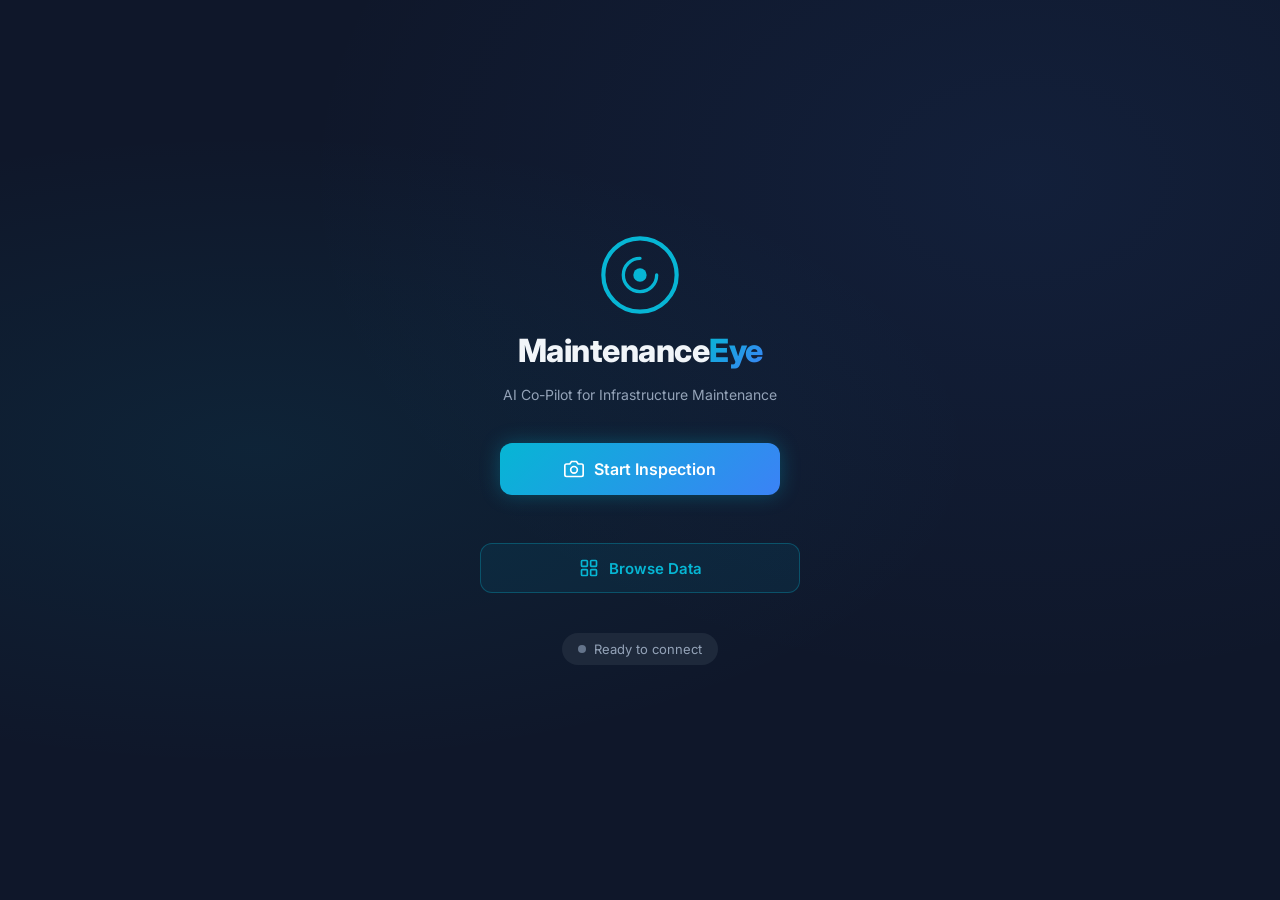
==== frontend/index.html @ 9b98d4a5 "feat: enterprise data explorer + full platform implementation Session 2026-03-01: Enterprise dashboa" ====
<!DOCTYPE html>
<html lang="en">

<head>
    <meta charset="UTF-8">
    <meta name="viewport" content="width=device-width, initial-scale=1.0, maximum-scale=1.0, user-scalable=no">
    <meta name="description" content="AI Co-Pilot for Physical Infrastructure Maintenance Operations">
    <meta name="theme-color" content="#0f172a">
    <meta name="apple-mobile-web-app-capable" content="yes">
    <meta name="apple-mobile-web-app-status-bar-style" content="black-translucent">

    <title>Maintenance-Eye | AI Inspection Co-Pilot</title>

    <link rel="manifest" href="manifest.json">
    <link rel="preconnect" href="https://fonts.googleapis.com">
    <link rel="preconnect" href="https://fonts.gstatic.com" crossorigin>
    <link rel="stylesheet"
        href="https://fonts.googleapis.com/css2?family=Inter:wght@300;400;500;600;700;800&display=swap">
    <link rel="stylesheet" href="style.css?v=4">
</head>

<body>
    <!-- ==================== SPLASH / CONNECT SCREEN ==================== -->
    <div id="splash-screen" class="screen active">
        <div class="splash-content">
            <div class="logo-container">
                <div class="logo-icon">
                    <svg viewBox="0 0 48 48" fill="none" xmlns="http://www.w3.org/2000/svg">
                        <circle cx="24" cy="24" r="22" stroke="url(#logo-gradient)" stroke-width="2.5" />
                        <path d="M24 14C18.48 14 14 18.48 14 24C14 29.52 18.48 34 24 34C29.52 34 34 29.52 34 24"
                            stroke="url(#logo-gradient)" stroke-width="2" stroke-linecap="round" />
                        <circle cx="24" cy="24" r="4" fill="url(#logo-gradient)" />
                        <path d="M34 14L34 24" stroke="url(#logo-gradient)" stroke-width="2" stroke-linecap="round" />
                        <path d="M34 14L28 14" stroke="url(#logo-gradient)" stroke-width="2" stroke-linecap="round" />
                        <defs>
                            <linearGradient id="logo-gradient" x1="0" y1="0" x2="48" y2="48">
                                <stop stop-color="#06b6d4" />
                                <stop offset="1" stop-color="#3b82f6" />
                            </linearGradient>
                        </defs>
                    </svg>
                </div>
                <h1 class="logo-text">Maintenance<span class="accent">Eye</span></h1>
                <p class="logo-tagline">AI Co-Pilot for Infrastructure Maintenance</p>
            </div>

            <button id="btn-start" class="btn-primary" onclick="startInspection()">
                <svg width="20" height="20" viewBox="0 0 24 24" fill="none" stroke="currentColor" stroke-width="2">
                    <path d="M23 19a2 2 0 0 1-2 2H3a2 2 0 0 1-2-2V8a2 2 0 0 1 2-2h4l2-3h6l2 3h4a2 2 0 0 1 2 2z" />
                    <circle cx="12" cy="13" r="4" />
                </svg>
                Start Inspection
            </button>

            <button id="btn-dashboard" class="btn-secondary" onclick="showDashboard()">
                <svg width="20" height="20" viewBox="0 0 24 24" fill="none" stroke="currentColor" stroke-width="2">
                    <rect x="3" y="3" width="7" height="7" rx="1" />
                    <rect x="14" y="3" width="7" height="7" rx="1" />
                    <rect x="3" y="14" width="7" height="7" rx="1" />
                    <rect x="14" y="14" width="7" height="7" rx="1" />
                </svg>
                Browse Data
            </button>

            <div id="splash-status" class="splash-status" style="display:none;"></div>

            <div class="status-bar" id="connection-status">
                <span class="status-dot"></span>
                <span>Ready to connect</span>
            </div>
        </div>
    </div>

    <!-- ==================== DASHBOARD SCREEN ==================== -->
    <div id="dashboard-screen" class="screen">
        <!-- Top Header Bar -->
        <div id="dash-topbar">
            <button id="btn-back" class="btn-icon" onclick="hideDashboard()" title="Go back">
                <svg width="20" height="20" viewBox="0 0 24 24" fill="none" stroke="currentColor" stroke-width="2">
                    <path d="M19 12H5M12 19l-7-7 7-7" />
                </svg>
            </button>
            <h2 class="dashboard-title">Data Explorer</h2>
            <span class="env-badge">DEMO</span>
        </div>

        <div id="dash-layout">
            <!-- Sidebar Nav (desktop) -->
            <nav id="dash-sidebar">
                <button class="nav-item active" data-page="work-orders" onclick="navigateTo('work-orders')">
                    <svg width="18" height="18" viewBox="0 0 24 24" fill="none" stroke="currentColor" stroke-width="2"><path d="M9 5H7a2 2 0 00-2 2v12a2 2 0 002 2h10a2 2 0 002-2V7a2 2 0 00-2-2h-2"/><rect x="9" y="3" width="6" height="4" rx="1"/><path d="M9 14l2 2 4-4"/></svg>
                    <span>Work Orders</span>
                </button>
                <button class="nav-item" data-page="assets" onclick="navigateTo('assets')">
                    <svg width="18" height="18" viewBox="0 0 24 24" fill="none" stroke="currentColor" stroke-width="2"><rect x="2" y="6" width="20" height="12" rx="2"/><path d="M12 6V2M6 6V4M18 6V4"/></svg>
                    <span>Assets</span>
                </button>
                <button class="nav-item" data-page="locations" onclick="navigateTo('locations')">
                    <svg width="18" height="18" viewBox="0 0 24 24" fill="none" stroke="currentColor" stroke-width="2"><path d="M21 10c0 7-9 13-9 13s-9-6-9-13a9 9 0 0118 0z"/><circle cx="12" cy="10" r="3"/></svg>
                    <span>Locations</span>
                </button>
                <button class="nav-item" data-page="knowledge" onclick="navigateTo('knowledge')">
                    <svg width="18" height="18" viewBox="0 0 24 24" fill="none" stroke="currentColor" stroke-width="2"><path d="M4 19.5A2.5 2.5 0 016.5 17H20"/><path d="M6.5 2H20v20H6.5A2.5 2.5 0 014 19.5v-15A2.5 2.5 0 016.5 2z"/></svg>
                    <span>Knowledge Base</span>
                </button>
                <button class="nav-item" data-page="eam-codes" onclick="navigateTo('eam-codes')">
                    <svg width="18" height="18" viewBox="0 0 24 24" fill="none" stroke="currentColor" stroke-width="2"><path d="M16 18l6-6-6-6"/><path d="M8 6l-6 6 6 6"/></svg>
                    <span>EAM Codes</span>
                </button>
            </nav>

            <!-- Main Content Area -->
            <div id="dash-main">
                <!-- Work Orders Page -->
                <div class="dash-page active" id="page-work-orders">
                    <h3 class="page-title">Work Orders</h3>
                    <div class="filter-bar">
                        <input type="text" class="filter-search" id="wo-search" placeholder="Search WO#, description, asset, EAM code..." oninput="debouncePageSearch('work-orders')">
                        <div class="filter-group">
                            <select id="wo-filter-status" class="filter-select" onchange="loadWorkOrders()"><option value="">All Statuses</option></select>
                            <select id="wo-filter-priority" class="filter-select" onchange="loadWorkOrders()"><option value="">All Priorities</option></select>
                            <select id="wo-filter-department" class="filter-select" onchange="loadWorkOrders()"><option value="">All Departments</option></select>
                            <select id="wo-filter-location" class="filter-select" onchange="loadWorkOrders()"><option value="">All Locations</option></select>
                        </div>
                    </div>
                    <div class="table-container">
                        <div class="dash-loading" style="display:none;"><div class="spinner"></div><span>Loading...</span></div>
                        <div class="dash-empty" style="display:none;"><p>No work orders found</p></div>
                        <table class="data-table" id="wo-table" style="display:none;">
                            <thead><tr><th>WO #</th><th>Priority</th><th>Description</th><th>Asset</th><th>Status</th><th>Problem Code</th><th>Created</th></tr></thead>
                            <tbody id="wo-tbody"></tbody>
                        </table>
                    </div>
                </div>

                <!-- Assets Page -->
                <div class="dash-page" id="page-assets">
                    <h3 class="page-title">Assets</h3>
                    <div class="filter-bar">
                        <input type="text" class="filter-search" id="asset-search" placeholder="Search assets..." oninput="debouncePageSearch('assets')">
                        <div class="filter-group">
                            <select id="asset-filter-department" class="filter-select" onchange="loadAssets()"><option value="">All Departments</option></select>
                            <select id="asset-filter-type" class="filter-select" onchange="loadAssets()"><option value="">All Types</option></select>
                            <select id="asset-filter-station" class="filter-select" onchange="loadAssets()"><option value="">All Stations</option></select>
                        </div>
                    </div>
                    <div class="dash-loading" style="display:none;"><div class="spinner"></div><span>Loading...</span></div>
                    <div class="dash-empty" style="display:none;"><p>No assets found</p></div>
                    <div class="data-grid" id="asset-grid"></div>
                </div>

                <!-- Locations Page -->
                <div class="dash-page" id="page-locations">
                    <h3 class="page-title">Locations</h3>
                    <div class="dash-loading" style="display:none;"><div class="spinner"></div><span>Loading...</span></div>
                    <div class="dash-empty" style="display:none;"><p>No locations found</p></div>
                    <div id="locations-list" class="locations-list"></div>
                </div>

                <!-- Knowledge Base Page -->
                <div class="dash-page" id="page-knowledge">
                    <h3 class="page-title">Knowledge Base</h3>
                    <div class="filter-bar">
                        <input type="text" class="filter-search" id="kb-search" placeholder="Search knowledge base..." oninput="debouncePageSearch('knowledge')">
                        <div class="filter-group">
                            <select id="kb-filter-department" class="filter-select" onchange="loadKnowledge()"><option value="">All Departments</option></select>
                        </div>
                    </div>
                    <div class="dash-loading" style="display:none;"><div class="spinner"></div><span>Loading...</span></div>
                    <div class="dash-empty" style="display:none;"><p>No articles found</p></div>
                    <div class="data-grid" id="kb-grid"></div>
                </div>

                <!-- EAM Codes Page -->
                <div class="dash-page" id="page-eam-codes">
                    <h3 class="page-title">EAM Codes</h3>
                    <div class="filter-bar">
                        <input type="text" class="filter-search" id="eam-search" placeholder="Search EAM codes..." oninput="debouncePageSearch('eam-codes')">
                        <div class="filter-group">
                            <select id="eam-filter-type" class="filter-select" onchange="loadEAMCodes()"><option value="">All Types</option></select>
                            <select id="eam-filter-department" class="filter-select" onchange="loadEAMCodes()"><option value="">All Departments</option></select>
                        </div>
                    </div>
                    <div class="table-container">
                        <div class="dash-loading" style="display:none;"><div class="spinner"></div><span>Loading...</span></div>
                        <div class="dash-empty" style="display:none;"><p>No EAM codes found</p></div>
                        <table class="data-table" id="eam-table" style="display:none;">
                            <thead><tr><th>Code</th><th>Type</th><th>Description</th><th>Department</th><th>Asset Types</th></tr></thead>
                            <tbody id="eam-tbody"></tbody>
                        </table>
                    </div>
                </div>
            </div>
        </div>

        <!-- Mobile Bottom Nav -->
        <nav id="dash-bottom-nav">
            <button class="bnav-item active" data-page="work-orders" onclick="navigateTo('work-orders')">
                <svg width="20" height="20" viewBox="0 0 24 24" fill="none" stroke="currentColor" stroke-width="2"><path d="M9 5H7a2 2 0 00-2 2v12a2 2 0 002 2h10a2 2 0 002-2V7a2 2 0 00-2-2h-2"/><rect x="9" y="3" width="6" height="4" rx="1"/></svg>
                <span>Orders</span>
            </button>
            <button class="bnav-item" data-page="assets" onclick="navigateTo('assets')">
                <svg width="20" height="20" viewBox="0 0 24 24" fill="none" stroke="currentColor" stroke-width="2"><rect x="2" y="6" width="20" height="12" rx="2"/><path d="M12 6V2"/></svg>
                <span>Assets</span>
            </button>
            <button class="bnav-item" data-page="locations" onclick="navigateTo('locations')">
                <svg width="20" height="20" viewBox="0 0 24 24" fill="none" stroke="currentColor" stroke-width="2"><path d="M21 10c0 7-9 13-9 13s-9-6-9-13a9 9 0 0118 0z"/><circle cx="12" cy="10" r="3"/></svg>
                <span>Locations</span>
            </button>
            <button class="bnav-item" data-page="knowledge" onclick="navigateTo('knowledge')">
                <svg width="20" height="20" viewBox="0 0 24 24" fill="none" stroke="currentColor" stroke-width="2"><path d="M4 19.5A2.5 2.5 0 016.5 17H20"/><path d="M6.5 2H20v20H6.5A2.5 2.5 0 014 19.5v-15A2.5 2.5 0 016.5 2z"/></svg>
                <span>KB</span>
            </button>
            <button class="bnav-item" data-page="eam-codes" onclick="navigateTo('eam-codes')">
                <svg width="20" height="20" viewBox="0 0 24 24" fill="none" stroke="currentColor" stroke-width="2"><path d="M16 18l6-6-6-6"/><path d="M8 6l-6 6 6 6"/></svg>
                <span>EAM</span>
            </button>
        </nav>
    </div>

    <!-- ==================== INSPECTION SCREEN ==================== -->
    <div id="inspection-screen" class="screen">
        <!-- Camera Feed -->
        <div id="camera-container">
            <video id="camera-feed" autoplay playsinline muted></video>
            <div id="camera-overlay">
                <div class="scan-line"></div>
            </div>

            <!-- HUD Overlay -->
            <div id="hud-overlay">
                <div class="hud-corner hud-tl"></div>
                <div class="hud-corner hud-tr"></div>
                <div class="hud-corner hud-bl"></div>
                <div class="hud-corner hud-br"></div>

                <div class="hud-crosshair"></div>

                <div class="hud-data-left">
                    <div class="hud-v-line"></div>
                    <span>LAT: 49.2827</span>
                    <span>LNG: -123.1207</span>
                    <span>ALT: 42m</span>
                    <div class="hud-v-line"></div>
                </div>

                <div class="hud-data-right">
                    <div class="hud-v-line"></div>
                    <span>FPS: 30</span>
                    <span>RES: 720P</span>
                    <span>BIT: 2.4Mb</span>
                    <div class="hud-v-line"></div>
                </div>

                <div class="hud-scanning-text">AI SCANNING...</div>
            </div>
        </div>

        <!-- Top Bar -->
        <div id="top-bar">
            <div class="top-bar-left">
                <button id="btn-back-inspection" class="btn-icon" onclick="endInspection()">
                    <svg width="20" height="20" viewBox="0 0 24 24" fill="none" stroke="currentColor" stroke-width="2">
                        <path d="M19 12H5M12 19l-7-7 7-7" />
                    </svg>
                </button>
                <div class="session-info">
                    <span id="session-asset" class="session-asset">No asset selected</span>
                    <span id="session-timer" class="session-timer">00:00</span>
                </div>
            </div>
            <div class="top-bar-right">
                <div class="recording-indicator" id="recording-indicator">
                    <span class="rec-dot"></span>
                    LIVE
                </div>
            </div>
        </div>

        <!-- Agent Response Panel (bottom overlay) -->
        <div id="agent-panel">
            <div id="agent-header">
                <div class="agent-avatar">
                    <span>M</span>
                </div>
                <div class="agent-info">
                    <span class="agent-name">Max</span>
                    <span class="agent-status" id="agent-status">Listening...</span>
                </div>
                <button class="btn-icon btn-expand" id="btn-expand-panel" onclick="togglePanel()">
                    <svg width="16" height="16" viewBox="0 0 24 24" fill="none" stroke="currentColor" stroke-width="2">
                        <path d="M18 15l-6-6-6 6" />
                    </svg>
                </button>
            </div>

            <div id="agent-messages" class="agent-messages">
                <div class="message agent-message">
                    <p>Ready for inspection. What equipment are we looking at today?</p>
                </div>
            </div>

            <!-- Findings Cards -->
            <div id="findings-container" class="findings-container"></div>

            <!-- Confirmation Cards (Human-in-the-Loop) -->
            <div id="confirmation-container" class="confirmation-container"></div>
        </div>

        <!-- Bottom Controls -->
        <div id="bottom-controls">
            <button id="btn-mic" class="btn-control btn-mic active" onclick="toggleMic()">
                <svg width="24" height="24" viewBox="0 0 24 24" fill="none" stroke="currentColor" stroke-width="2">
                    <path d="M12 1a3 3 0 0 0-3 3v8a3 3 0 0 0 6 0V4a3 3 0 0 0-3-3z" />
                    <path d="M19 10v2a7 7 0 0 1-14 0v-2" />
                    <line x1="12" y1="19" x2="12" y2="23" />
                    <line x1="8" y1="23" x2="16" y2="23" />
                </svg>
            </button>
            <button id="btn-capture" class="btn-control btn-capture" onclick="capturePhoto()">
                <svg width="24" height="24" viewBox="0 0 24 24" fill="none" stroke="currentColor" stroke-width="2">
                    <circle cx="12" cy="12" r="10" />
                    <circle cx="12" cy="12" r="4" fill="currentColor" />
                </svg>
            </button>
            <button id="btn-report" class="btn-control btn-report" onclick="requestReport()">
                <svg width="24" height="24" viewBox="0 0 24 24" fill="none" stroke="currentColor" stroke-width="2">
                    <path d="M14 2H6a2 2 0 0 0-2 2v16a2 2 0 0 0 2 2h12a2 2 0 0 0 2-2V8z" />
                    <polyline points="14,2 14,8 20,8" />
                    <line x1="16" y1="13" x2="8" y2="13" />
                    <line x1="16" y1="17" x2="8" y2="17" />
                </svg>
            </button>
        </div>
    </div>

    <script src="app.js?v=4"></script>
</body>

</html>
---- frontend/style.css ----
/* ================================================
   Maintenance-Eye — Mobile-First PWA Styles
   Premium dark theme with cyan/blue accent gradient
   ================================================ */

:root {
    /* Colors — Premium Dark Theme */
    --bg-primary: #0f172a;
    --bg-secondary: #1e293b;
    --bg-tertiary: #334155;
    --bg-glass: rgba(15, 23, 42, 0.85);
    --bg-glass-light: rgba(30, 41, 59, 0.75);

    --text-primary: #f1f5f9;
    --text-secondary: #94a3b8;
    --text-muted: #64748b;

    --accent-cyan: #06b6d4;
    --accent-blue: #3b82f6;
    --accent-gradient: linear-gradient(135deg, #06b6d4, #3b82f6);
    --accent-glow: 0 0 20px rgba(6, 182, 212, 0.3);

    /* Priority Colors */
    --priority-p1: #ef4444;
    --priority-p2: #f97316;
    --priority-p3: #eab308;
    --priority-p4: #22c55e;
    --priority-p5: #64748b;

    /* Status */
    --status-online: #22c55e;
    --status-recording: #ef4444;

    /* Spacing */
    --safe-area-top: env(safe-area-inset-top, 0px);
    --safe-area-bottom: env(safe-area-inset-bottom, 0px);

    /* Typography */
    --font: 'Inter', -apple-system, BlinkMacSystemFont, sans-serif;
    --radius: 12px;
    --radius-sm: 8px;
    --radius-lg: 16px;
}

/* ==================== RESET ==================== */

*, *::before, *::after {
    margin: 0;
    padding: 0;
    box-sizing: border-box;
}

html, body {
    height: 100%;
    overflow: hidden;
    font-family: var(--font);
    background: var(--bg-primary);
    color: var(--text-primary);
    -webkit-font-smoothing: antialiased;
    -moz-osx-font-smoothing: grayscale;
}

/* ==================== SCREENS ==================== */

.screen {
    position: fixed;
    inset: 0;
    display: none;
    flex-direction: column;
    z-index: 1;
}

.screen.active {
    display: flex;
}

/* ==================== SPLASH SCREEN ==================== */

#splash-screen {
    align-items: center;
    justify-content: center;
    background: var(--bg-primary);
    background-image:
        radial-gradient(ellipse at 20% 50%, rgba(6, 182, 212, 0.08) 0%, transparent 50%),
        radial-gradient(ellipse at 80% 20%, rgba(59, 130, 246, 0.08) 0%, transparent 50%);
}

.splash-content {
    display: flex;
    flex-direction: column;
    align-items: center;
    gap: 40px;
    padding: 24px;
    max-width: 400px;
    width: 100%;
}

.logo-container {
    display: flex;
    flex-direction: column;
    align-items: center;
    gap: 16px;
}

.logo-icon {
    width: 80px;
    height: 80px;
    animation: pulse-glow 3s ease-in-out infinite;
}

@keyframes pulse-glow {
    0%, 100% { filter: drop-shadow(0 0 8px rgba(6, 182, 212, 0.3)); }
    50% { filter: drop-shadow(0 0 20px rgba(6, 182, 212, 0.6)); }
}

.logo-text {
    font-size: 32px;
    font-weight: 800;
    letter-spacing: -0.5px;
    color: var(--text-primary);
}

.logo-text .accent {
    background: var(--accent-gradient);
    -webkit-background-clip: text;
    -webkit-text-fill-color: transparent;
    background-clip: text;
}

.logo-tagline {
    font-size: 14px;
    color: var(--text-secondary);
    text-align: center;
}

/* ==================== BUTTONS ==================== */

.btn-primary {
    display: flex;
    align-items: center;
    justify-content: center;
    gap: 10px;
    width: 100%;
    max-width: 280px;
    padding: 16px 32px;
    background: var(--accent-gradient);
    color: white;
    border: none;
    border-radius: var(--radius);
    font-family: var(--font);
    font-size: 16px;
    font-weight: 600;
    cursor: pointer;
    transition: all 0.2s ease;
    box-shadow: var(--accent-glow);
}

.btn-primary:hover {
    transform: translateY(-2px);
    box-shadow: 0 0 30px rgba(6, 182, 212, 0.4);
}

.btn-primary:active {
    transform: translateY(0);
}

.btn-icon {
    display: flex;
    align-items: center;
    justify-content: center;
    width: 40px;
    height: 40px;
    background: var(--bg-glass-light);
    border: 1px solid rgba(255, 255, 255, 0.1);
    border-radius: var(--radius-sm);
    color: var(--text-primary);
    cursor: pointer;
    backdrop-filter: blur(10px);
    transition: all 0.2s ease;
}

.btn-icon:hover {
    background: var(--bg-tertiary);
}

/* ==================== SPLASH STATUS ==================== */

.splash-status {
    font-size: 14px;
    color: var(--accent-cyan);
    text-align: center;
    padding: 8px 16px;
}

.splash-status.error {
    color: var(--priority-p1);
}

/* ==================== STATUS BAR ==================== */

.status-bar {
    display: flex;
    align-items: center;
    gap: 8px;
    padding: 8px 16px;
    background: var(--bg-secondary);
    border-radius: 20px;
    font-size: 13px;
    color: var(--text-secondary);
}

.status-dot {
    width: 8px;
    height: 8px;
    border-radius: 50%;
    background: var(--text-muted);
    transition: background 0.3s ease;
}

.status-bar.connected .status-dot {
    background: var(--status-online);
    box-shadow: 0 0 6px rgba(34, 197, 94, 0.5);
}

/* ==================== CAMERA ==================== */

#camera-container {
    position: absolute;
    inset: 0;
    background: #000;
    z-index: 0;
}

#camera-feed {
    width: 100%;
    height: 100%;
    object-fit: cover;
}

#camera-overlay {
    position: absolute;
    inset: 0;
    pointer-events: none;
    border: 1px solid rgba(6, 182, 212, 0.15);
}

.scan-line {
    position: absolute;
    left: 0;
    right: 0;
    height: 2px;
    background: linear-gradient(90deg, transparent, rgba(6, 182, 212, 0.6), transparent);
    animation: scan 4s ease-in-out infinite;
}

@keyframes scan {
    0%, 100% { top: 15%; opacity: 0; }
    10% { opacity: 1; }
    50% { top: 85%; opacity: 1; }
    60% { opacity: 0; }
}

/* ==================== TOP BAR ==================== */

#top-bar {
    position: relative;
    z-index: 10;
    display: flex;
    align-items: center;
    justify-content: space-between;
    padding: calc(var(--safe-area-top) + 12px) 16px 12px;
    background: linear-gradient(to bottom, rgba(15, 23, 42, 0.9), transparent);
}

.top-bar-left {
    display: flex;
    align-items: center;
    gap: 12px;
}

.session-info {
    display: flex;
    flex-direction: column;
    gap: 2px;
}

.session-asset {
    font-size: 14px;
    font-weight: 600;
    color: var(--text-primary);
}

.session-timer {
    font-size: 12px;
    font-weight: 500;
    color: var(--accent-cyan);
    font-variant-numeric: tabular-nums;
}

.recording-indicator {
    display: flex;
    align-items: center;
    gap: 6px;
    padding: 4px 10px;
    background: rgba(239, 68, 68, 0.15);
    border: 1px solid rgba(239, 68, 68, 0.3);
    border-radius: 20px;
    font-size: 11px;
    font-weight: 700;
    color: var(--status-recording);
    letter-spacing: 1px;
}

.rec-dot {
    width: 6px;
    height: 6px;
    border-radius: 50%;
    background: var(--status-recording);
    animation: blink 1.5s ease-in-out infinite;
}

@keyframes blink {
    0%, 100% { opacity: 1; }
    50% { opacity: 0.3; }
}

/* ==================== AGENT PANEL ==================== */

#agent-panel {
    position: absolute;
    bottom: 80px;
    left: 0;
    right: 0;
    z-index: 10;
    max-height: 55%;
    display: flex;
    flex-direction: column;
    background: var(--bg-glass);
    backdrop-filter: blur(20px);
    -webkit-backdrop-filter: blur(20px);
    border-top: 1px solid rgba(255, 255, 255, 0.08);
    border-radius: var(--radius-lg) var(--radius-lg) 0 0;
    transition: max-height 0.3s ease;
    overflow: hidden;
}

#agent-panel.collapsed {
    max-height: 60px;
}

#agent-header {
    display: flex;
    align-items: center;
    gap: 10px;
    padding: 12px 16px;
    flex-shrink: 0;
    cursor: pointer;
}

.agent-avatar {
    width: 36px;
    height: 36px;
    border-radius: 50%;
    background: var(--accent-gradient);
    display: flex;
    align-items: center;
    justify-content: center;
    font-weight: 700;
    font-size: 14px;
    color: white;
    flex-shrink: 0;
}

.agent-info {
    display: flex;
    flex-direction: column;
    flex: 1;
    min-width: 0;
}

.agent-name {
    font-size: 14px;
    font-weight: 600;
}

.agent-status {
    font-size: 12px;
    color: var(--accent-cyan);
}

.btn-expand {
    width: 32px;
    height: 32px;
    transition: transform 0.3s ease;
}

#agent-panel.collapsed .btn-expand {
    transform: rotate(180deg);
}

/* ==================== MESSAGES ==================== */

.agent-messages {
    flex: 1;
    overflow-y: auto;
    padding: 0 16px 12px;
    display: flex;
    flex-direction: column;
    gap: 8px;
}

.message {
    padding: 10px 14px;
    border-radius: var(--radius-sm);
    font-size: 14px;
    line-height: 1.5;
    max-width: 90%;
    animation: fadeInUp 0.3s ease;
}

@keyframes fadeInUp {
    from { opacity: 0; transform: translateY(8px); }
    to { opacity: 1; transform: translateY(0); }
}

.agent-message {
    background: var(--bg-secondary);
    color: var(--text-primary);
    align-self: flex-start;
    border-bottom-left-radius: 4px;
}

.user-message {
    background: rgba(6, 182, 212, 0.15);
    border: 1px solid rgba(6, 182, 212, 0.2);
    color: var(--text-primary);
    align-self: flex-end;
    border-bottom-right-radius: 4px;
}

/* ==================== FINDINGS ==================== */

.findings-container {
    padding: 0 16px 12px;
    display: flex;
    flex-direction: column;
    gap: 8px;
}

.finding-card {
    display: flex;
    align-items: center;
    gap: 12px;
    padding: 10px 14px;
    background: var(--bg-secondary);
    border-radius: var(--radius-sm);
    border-left: 3px solid;
    animation: fadeInUp 0.3s ease;
}

.finding-card.severity-P1 { border-left-color: var(--priority-p1); }
.finding-card.severity-P2 { border-left-color: var(--priority-p2); }
.finding-card.severity-P3 { border-left-color: var(--priority-p3); }
.finding-card.severity-P4 { border-left-color: var(--priority-p4); }

.finding-severity {
    font-size: 11px;
    font-weight: 700;
    padding: 2px 8px;
    border-radius: 4px;
    flex-shrink: 0;
}

.finding-severity.P1 { background: rgba(239, 68, 68, 0.15); color: var(--priority-p1); }
.finding-severity.P2 { background: rgba(249, 115, 22, 0.15); color: var(--priority-p2); }
.finding-severity.P3 { background: rgba(234, 179, 8, 0.15); color: var(--priority-p3); }
.finding-severity.P4 { background: rgba(34, 197, 94, 0.15); color: var(--priority-p4); }

.finding-text {
    font-size: 13px;
    color: var(--text-secondary);
    line-height: 1.4;
}

.finding-confidence {
    font-size: 11px;
    color: var(--text-muted);
    flex-shrink: 0;
}

/* ==================== BOTTOM CONTROLS ==================== */

#bottom-controls {
    position: absolute;
    bottom: 0;
    left: 0;
    right: 0;
    z-index: 20;
    display: flex;
    align-items: center;
    justify-content: center;
    gap: 24px;
    padding: 16px 24px calc(var(--safe-area-bottom) + 16px);
    background: linear-gradient(to top, rgba(15, 23, 42, 0.95), var(--bg-glass));
    backdrop-filter: blur(10px);
}

.btn-control {
    display: flex;
    align-items: center;
    justify-content: center;
    width: 56px;
    height: 56px;
    border-radius: 50%;
    border: 2px solid rgba(255, 255, 255, 0.15);
    background: var(--bg-secondary);
    color: var(--text-primary);
    cursor: pointer;
    transition: all 0.2s ease;
}

.btn-control:hover {
    transform: scale(1.08);
}

.btn-control:active {
    transform: scale(0.95);
}

.btn-mic.active {
    background: var(--accent-gradient);
    border-color: transparent;
    box-shadow: var(--accent-glow);
    animation: mic-pulse 2s ease-in-out infinite;
}

@keyframes mic-pulse {
    0%, 100% { box-shadow: 0 0 10px rgba(6, 182, 212, 0.3); }
    50% { box-shadow: 0 0 25px rgba(6, 182, 212, 0.5); }
}

.btn-mic.muted {
    background: var(--bg-tertiary);
    border-color: rgba(239, 68, 68, 0.3);
    color: var(--priority-p1);
    animation: none;
}

.btn-capture {
    width: 64px;
    height: 64px;
    border-width: 3px;
}

.btn-capture:active {
    background: var(--accent-gradient);
    border-color: transparent;
}

/* ==================== SCROLLBAR ==================== */

::-webkit-scrollbar { width: 4px; }
::-webkit-scrollbar-track { background: transparent; }
::-webkit-scrollbar-thumb { background: var(--bg-tertiary); border-radius: 4px; }

/* ==================== HUD OVERLAY ==================== */

#hud-overlay {
    position: absolute;
    inset: 0;
    pointer-events: none;
    z-index: 5;
    display: flex;
    flex-direction: column;
    justify-content: space-between;
    padding: 20px;
}

.hud-corner {
    position: absolute;
    width: 30px;
    height: 30px;
    border: 2px solid rgba(6, 182, 212, 0.4);
    opacity: 0.6;
}

.hud-tl { top: 20px; left: 20px; border-right: 0; border-bottom: 0; }
.hud-tr { top: 20px; right: 20px; border-left: 0; border-bottom: 0; }
.hud-bl { bottom: 20px; left: 20px; border-right: 0; border-top: 0; }
.hud-br { bottom: 20px; right: 20px; border-left: 0; border-top: 0; }

.hud-crosshair {
    position: absolute;
    top: 50%;
    left: 50%;
    width: 40px;
    height: 40px;
    transform: translate(-50%, -50%);
    opacity: 0.4;
}

.hud-crosshair::before, .hud-crosshair::after {
    content: '';
    position: absolute;
    background: var(--accent-cyan);
}

.hud-crosshair::before { left: 0; top: 19px; width: 100%; height: 2px; }
.hud-crosshair::after { left: 19px; top: 0; width: 2px; height: 100%; }

.hud-data-left, .hud-data-right {
    position: absolute;
    top: 50%;
    transform: translateY(-50%);
    display: flex;
    flex-direction: column;
    gap: 20px;
    font-family: 'SF Mono', 'Fira Code', monospace;
    font-size: 10px;
    color: var(--accent-cyan);
    opacity: 0.6;
    letter-spacing: 1px;
}

.hud-data-left { left: 30px; align-items: flex-start; }
.hud-data-right { right: 30px; align-items: flex-end; }

.hud-v-line {
    width: 1px;
    height: 100px;
    background: linear-gradient(to bottom, transparent, var(--accent-cyan), transparent);
}

.hud-scanning-text {
    position: absolute;
    bottom: 100px;
    left: 50%;
    transform: translateX(-50%);
    font-size: 12px;
    font-weight: 700;
    color: var(--accent-cyan);
    text-transform: uppercase;
    letter-spacing: 2px;
    animation: pulse 2s infinite;
    display: none;
}

@keyframes pulse {
    0%, 100% { opacity: 0.3; }
    50% { opacity: 1; }
}

#hud-overlay.active .hud-scanning-text {
    display: block;
}

/* ==================== INTERLEAVED MEDIA CARDS ==================== */

.media-card {
    background: var(--bg-secondary);
    border-radius: var(--radius);
    overflow: hidden;
    margin-top: 8px;
    border: 1px solid rgba(255, 255, 255, 0.08);
    box-shadow: 0 4px 12px rgba(0, 0, 0, 0.2);
    animation: fadeInUp 0.4s ease;
}

.media-card-img {
    width: 100%;
    height: 160px;
    object-fit: cover;
    background: var(--bg-tertiary);
}

.media-card-content {
    padding: 12px;
}

.media-card-title {
    font-size: 13px;
    font-weight: 700;
    color: var(--accent-cyan);
    margin-bottom: 4px;
}

.media-card-desc {
    font-size: 12px;
    color: var(--text-secondary);
    line-height: 1.4;
}

/* ==================== RESPONSIVE ==================== */

@media (min-width: 768px) {
    #agent-panel {
        max-width: 480px;
        left: auto;
        right: 16px;
        bottom: 96px;
        border-radius: var(--radius-lg);
    }

    #bottom-controls {
        max-width: 480px;
        left: auto;
        right: 16px;
        border-radius: var(--radius-lg) var(--radius-lg) 0 0;
    }
}

/* ==================== CONFIRMATION CARDS ==================== */

.confirmation-container {
    padding: 0 16px 12px;
    display: flex;
    flex-direction: column;
    gap: 10px;
}

.confirmation-card {
    background: linear-gradient(135deg, rgba(30, 41, 59, 0.95), rgba(51, 65, 85, 0.9));
    border: 1px solid rgba(6, 182, 212, 0.25);
    border-radius: var(--radius);
    padding: 14px;
    animation: fadeInUp 0.3s ease;
    box-shadow: 0 4px 20px rgba(0, 0, 0, 0.3), inset 0 1px 0 rgba(255, 255, 255, 0.05);
}

.confirm-header {
    display: flex;
    align-items: center;
    gap: 8px;
    margin-bottom: 10px;
}

.confirm-badge {
    font-size: 11px;
    font-weight: 700;
    padding: 3px 10px;
    background: rgba(6, 182, 212, 0.15);
    border: 1px solid rgba(6, 182, 212, 0.3);
    border-radius: 20px;
    color: var(--accent-cyan);
    letter-spacing: 0.3px;
}

.confirm-priority {
    font-size: 11px;
    font-weight: 700;
    padding: 2px 8px;
    border-radius: 4px;
}

.confirm-priority.P1 { background: rgba(239, 68, 68, 0.15); color: var(--priority-p1); }
.confirm-priority.P2 { background: rgba(249, 115, 22, 0.15); color: var(--priority-p2); }
.confirm-priority.P3 { background: rgba(234, 179, 8, 0.15); color: var(--priority-p3); }
.confirm-priority.P4 { background: rgba(34, 197, 94, 0.15); color: var(--priority-p4); }
.confirm-priority.P5 { background: rgba(100, 116, 139, 0.15); color: var(--priority-p5); }

.confirm-confidence {
    font-size: 11px;
    color: var(--text-muted);
    margin-left: auto;
}

.confirm-description {
    font-size: 13px;
    line-height: 1.5;
    color: var(--text-primary);
    margin-bottom: 6px;
}

.confirm-codes {
    font-size: 11px;
    color: var(--accent-cyan);
    font-family: 'SF Mono', 'Fira Code', monospace;
    padding: 4px 8px;
    background: rgba(6, 182, 212, 0.06);
    border-radius: 4px;
    margin-bottom: 10px;
}

.confirm-actions {
    display: flex;
    gap: 8px;
}

.confirm-btn {
    flex: 1;
    padding: 8px 12px;
    border: 1px solid rgba(255, 255, 255, 0.1);
    border-radius: var(--radius-sm);
    font-family: var(--font);
    font-size: 12px;
    font-weight: 600;
    cursor: pointer;
    transition: all 0.2s ease;
    background: var(--bg-tertiary);
    color: var(--text-primary);
}

.confirm-btn:hover {
    transform: translateY(-1px);
}

.confirm-yes:hover {
    background: rgba(34, 197, 94, 0.2);
    border-color: rgba(34, 197, 94, 0.4);
    color: #4ade80;
}

.confirm-no:hover {
    background: rgba(239, 68, 68, 0.2);
    border-color: rgba(239, 68, 68, 0.4);
    color: #f87171;
}

.confirm-edit:hover {
    background: rgba(234, 179, 8, 0.2);
    border-color: rgba(234, 179, 8, 0.4);
    color: #fbbf24;
}

/* ==================== TRANSCRIPTS ==================== */

.transcript {
    font-size: 12px;
    font-style: italic;
    padding: 6px 10px;
    max-width: 95%;
    opacity: 0.7;
}

.transcript-user {
    background: rgba(6, 182, 212, 0.08);
    color: var(--text-secondary);
    align-self: flex-end;
    border-bottom-right-radius: 4px;
}

.transcript-agent {
    background: rgba(30, 41, 59, 0.5);
    color: var(--text-secondary);
    align-self: flex-start;
    border-bottom-left-radius: 4px;
}

.transcript-speaker {
    font-weight: 600;
    font-style: normal;
    color: var(--accent-cyan);
}

/* ==================== ANIMATIONS ==================== */

.fade-in {
    animation: fadeInUp 0.3s ease;
}

@keyframes fadeOut {
    from { opacity: 1; transform: translateY(0); }
    to { opacity: 0; transform: translateY(-8px); }
}

/* ==================== SECONDARY BUTTON ==================== */

.btn-secondary {
    display: flex;
    align-items: center;
    justify-content: center;
    gap: 10px;
    width: 100%;
    max-width: 320px;
    padding: 14px 28px;
    border: 1px solid rgba(6, 182, 212, 0.3);
    border-radius: var(--radius);
    background: rgba(6, 182, 212, 0.08);
    color: var(--accent-cyan);
    font-family: var(--font);
    font-size: 15px;
    font-weight: 600;
    cursor: pointer;
    transition: all 0.3s ease;
    margin-top: 8px;
}

.btn-secondary:hover {
    background: rgba(6, 182, 212, 0.15);
    border-color: rgba(6, 182, 212, 0.5);
    transform: translateY(-1px);
}

/* ==================== DASHBOARD ==================== */

#dashboard-screen.active {
    background: var(--bg-primary);
    display: flex;
    flex-direction: column;
    height: 100vh;
    height: 100dvh;
}

/* Top Bar */
#dash-topbar {
    display: flex;
    align-items: center;
    gap: 12px;
    padding: 12px 20px;
    border-bottom: 1px solid var(--bg-tertiary);
    flex-shrink: 0;
}

.dashboard-title {
    font-size: 18px;
    font-weight: 700;
    color: var(--text-primary);
    flex: 1;
}

.env-badge {
    font-size: 10px;
    font-weight: 700;
    letter-spacing: 1px;
    padding: 3px 10px;
    border-radius: 4px;
    background: rgba(6, 182, 212, 0.12);
    color: var(--accent-cyan);
    border: 1px solid rgba(6, 182, 212, 0.25);
}

/* Layout: sidebar + main */
#dash-layout {
    display: flex;
    flex: 1;
    min-height: 0;
    overflow: hidden;
}

/* Sidebar */
#dash-sidebar {
    width: 200px;
    flex-shrink: 0;
    border-right: 1px solid var(--bg-tertiary);
    padding: 12px 0;
    display: flex;
    flex-direction: column;
    gap: 2px;
    overflow-y: auto;
}

.nav-item {
    display: flex;
    align-items: center;
    gap: 10px;
    padding: 10px 16px;
    border: none;
    background: transparent;
    color: var(--text-muted);
    font-family: var(--font);
    font-size: 13px;
    font-weight: 500;
    cursor: pointer;
    transition: all 0.15s ease;
    border-left: 3px solid transparent;
    text-align: left;
    width: 100%;
}

.nav-item:hover {
    color: var(--text-secondary);
    background: rgba(255, 255, 255, 0.03);
}

.nav-item.active {
    color: var(--accent-cyan);
    border-left-color: var(--accent-cyan);
    background: rgba(6, 182, 212, 0.06);
}

.nav-item svg { flex-shrink: 0; }

/* Main Content */
#dash-main {
    flex: 1;
    overflow-y: auto;
    padding: 20px 24px 24px;
    min-width: 0;
}

.dash-page { display: none; }
.dash-page.active { display: block; }

.page-title {
    font-size: 20px;
    font-weight: 700;
    color: var(--text-primary);
    margin-bottom: 16px;
}

/* Filter Bar */
.filter-bar {
    display: flex;
    flex-direction: column;
    gap: 10px;
    margin-bottom: 16px;
}

.filter-search {
    width: 100%;
    padding: 10px 14px;
    border: 1px solid var(--bg-tertiary);
    border-radius: var(--radius);
    background: var(--bg-secondary);
    color: var(--text-primary);
    font-family: var(--font);
    font-size: 14px;
    outline: none;
    transition: border-color 0.2s ease;
    box-sizing: border-box;
}

.filter-search:focus {
    border-color: rgba(6, 182, 212, 0.5);
    box-shadow: 0 0 0 3px rgba(6, 182, 212, 0.1);
}

.filter-search::placeholder { color: var(--text-muted); }

.filter-group {
    display: flex;
    flex-wrap: wrap;
    gap: 8px;
}

.filter-select {
    padding: 7px 12px;
    border: 1px solid var(--bg-tertiary);
    border-radius: var(--radius-sm);
    background: var(--bg-secondary);
    color: var(--text-secondary);
    font-family: var(--font);
    font-size: 12px;
    outline: none;
    cursor: pointer;
    min-width: 130px;
    transition: border-color 0.2s ease;
}

.filter-select:focus {
    border-color: rgba(6, 182, 212, 0.5);
}

/* Data Table */
.table-container {
    overflow-x: auto;
    -webkit-overflow-scrolling: touch;
}

.data-table {
    width: 100%;
    border-collapse: collapse;
    font-size: 13px;
}

.data-table thead th {
    position: sticky;
    top: 0;
    background: var(--bg-secondary);
    color: var(--text-muted);
    font-size: 11px;
    font-weight: 600;
    text-transform: uppercase;
    letter-spacing: 0.5px;
    padding: 10px 12px;
    text-align: left;
    border-bottom: 1px solid var(--bg-tertiary);
    white-space: nowrap;
}

.data-table tbody tr {
    border-bottom: 1px solid rgba(255, 255, 255, 0.04);
    transition: background 0.1s ease;
}

.data-table tbody tr:hover {
    background: rgba(6, 182, 212, 0.04);
}

.data-table td {
    padding: 10px 12px;
    color: var(--text-secondary);
    vertical-align: middle;
}

.data-table td.cell-mono {
    font-family: 'SF Mono', 'Fira Code', monospace;
    font-size: 12px;
    color: var(--text-muted);
    white-space: nowrap;
}

.data-table td.cell-truncate {
    max-width: 280px;
    white-space: nowrap;
    overflow: hidden;
    text-overflow: ellipsis;
}

/* Badges — priority */
.badge {
    display: inline-block;
    font-size: 10px;
    font-weight: 700;
    text-transform: uppercase;
    letter-spacing: 0.5px;
    padding: 3px 8px;
    border-radius: 4px;
}

.badge.priority-P1 { background: rgba(239, 68, 68, 0.15); color: #f87171; }
.badge.priority-P2 { background: rgba(249, 115, 22, 0.15); color: #fb923c; }
.badge.priority-P3 { background: rgba(234, 179, 8, 0.15); color: #facc15; }
.badge.priority-P4 { background: rgba(34, 197, 94, 0.15); color: #4ade80; }
.badge.priority-P5 { background: rgba(100, 116, 139, 0.15); color: #94a3b8; }

/* Badges — status */
.badge.status-open { background: rgba(59, 130, 246, 0.15); color: #60a5fa; }
.badge.status-in_progress { background: rgba(234, 179, 8, 0.15); color: #facc15; }
.badge.status-on_hold { background: rgba(249, 115, 22, 0.15); color: #fb923c; }
.badge.status-completed { background: rgba(34, 197, 94, 0.15); color: #4ade80; }
.badge.status-cancelled { background: rgba(100, 116, 139, 0.15); color: #94a3b8; }

/* Data Grid (cards) */
.data-grid {
    display: grid;
    grid-template-columns: 1fr;
    gap: 10px;
}

@media (min-width: 600px) {
    .data-grid { grid-template-columns: 1fr 1fr; }
}
@media (min-width: 1024px) {
    .data-grid { grid-template-columns: 1fr 1fr 1fr; }
}

.data-card {
    background: linear-gradient(135deg, var(--bg-secondary), var(--bg-tertiary));
    border: 1px solid rgba(255, 255, 255, 0.06);
    border-radius: var(--radius);
    padding: 14px;
    transition: border-color 0.2s ease, transform 0.15s ease;
}

.data-card:hover {
    border-color: rgba(6, 182, 212, 0.25);
    transform: translateY(-1px);
}

.card-header {
    display: flex;
    align-items: center;
    justify-content: space-between;
    margin-bottom: 8px;
}

.card-badge {
    font-size: 10px;
    font-weight: 700;
    text-transform: uppercase;
    letter-spacing: 0.5px;
    padding: 3px 8px;
    border-radius: 4px;
    background: rgba(6, 182, 212, 0.12);
    color: var(--accent-cyan);
    border: 1px solid rgba(6, 182, 212, 0.2);
}

.card-id {
    font-size: 11px;
    color: var(--text-muted);
    font-family: 'SF Mono', monospace;
}

.card-title {
    font-size: 14px;
    font-weight: 600;
    color: var(--text-primary);
    margin-bottom: 6px;
    line-height: 1.3;
}

.card-meta {
    display: flex;
    flex-wrap: wrap;
    gap: 8px;
    margin-bottom: 6px;
}

.card-meta span {
    font-size: 11px;
    color: var(--text-muted);
}

.card-detail {
    font-size: 12px;
    color: var(--text-secondary);
    margin-top: 4px;
}

.card-content {
    line-height: 1.5;
    margin-top: 8px;
    padding-top: 8px;
    border-top: 1px solid rgba(255, 255, 255, 0.05);
}

.card-status {
    display: inline-block;
    margin-top: 6px;
    font-size: 11px;
    font-weight: 600;
    padding: 2px 8px;
    border-radius: 4px;
    text-transform: uppercase;
}

.status-active { background: rgba(34, 197, 94, 0.15); color: #4ade80; }
.status-inactive { background: rgba(100, 116, 139, 0.15); color: #94a3b8; }

/* Locations List */
.locations-list {
    display: flex;
    flex-direction: column;
    gap: 8px;
}

.zone-group {
    margin-bottom: 12px;
}

.zone-label {
    font-size: 11px;
    font-weight: 700;
    text-transform: uppercase;
    letter-spacing: 1px;
    color: var(--text-muted);
    margin-bottom: 8px;
    padding-bottom: 4px;
    border-bottom: 1px solid var(--bg-tertiary);
}

.location-row {
    display: flex;
    align-items: center;
    justify-content: space-between;
    padding: 10px 14px;
    background: var(--bg-secondary);
    border: 1px solid rgba(255, 255, 255, 0.04);
    border-radius: var(--radius-sm);
    margin-bottom: 4px;
    transition: border-color 0.15s ease;
}

.location-row:hover {
    border-color: rgba(6, 182, 212, 0.2);
}

.location-name {
    font-size: 14px;
    font-weight: 500;
    color: var(--text-primary);
}

.location-code {
    font-size: 11px;
    color: var(--text-muted);
    font-family: 'SF Mono', monospace;
    margin-left: 8px;
}

.location-count {
    font-size: 12px;
    color: var(--accent-cyan);
    font-weight: 600;
}

/* Loading & Empty */
.dash-loading {
    display: flex;
    flex-direction: column;
    align-items: center;
    gap: 12px;
    padding: 40px;
    color: var(--text-muted);
    font-size: 13px;
}

.spinner {
    width: 28px;
    height: 28px;
    border: 3px solid var(--bg-tertiary);
    border-top-color: var(--accent-cyan);
    border-radius: 50%;
    animation: spin 0.8s linear infinite;
}

@keyframes spin {
    to { transform: rotate(360deg); }
}

.dash-empty {
    display: flex;
    justify-content: center;
    padding: 40px;
    color: var(--text-muted);
    font-size: 14px;
}

.data-error {
    padding: 16px;
    color: #f87171;
    font-size: 13px;
    text-align: center;
}

/* Mobile Bottom Nav */
#dash-bottom-nav {
    display: none;
    border-top: 1px solid var(--bg-tertiary);
    background: var(--bg-secondary);
    padding: 6px 0 calc(6px + env(safe-area-inset-bottom));
    flex-shrink: 0;
}

.bnav-item {
    flex: 1;
    display: flex;
    flex-direction: column;
    align-items: center;
    gap: 2px;
    padding: 6px 4px;
    border: none;
    background: transparent;
    color: var(--text-muted);
    font-family: var(--font);
    font-size: 10px;
    cursor: pointer;
    transition: color 0.15s ease;
}

.bnav-item.active {
    color: var(--accent-cyan);
}

.bnav-item:hover {
    color: var(--text-secondary);
}

/* Responsive */
@media (max-width: 767px) {
    #dash-sidebar { display: none; }
    #dash-bottom-nav { display: flex; }
    #dash-main { padding: 16px 12px 12px; }
    .page-title { font-size: 17px; margin-bottom: 12px; }
    .filter-select { min-width: 0; flex: 1; }
    .data-table { font-size: 12px; }
    .data-table td.cell-truncate { max-width: 160px; }
}

@media (min-width: 768px) {
    #dash-bottom-nav { display: none; }
    #dash-sidebar { display: flex; }
}
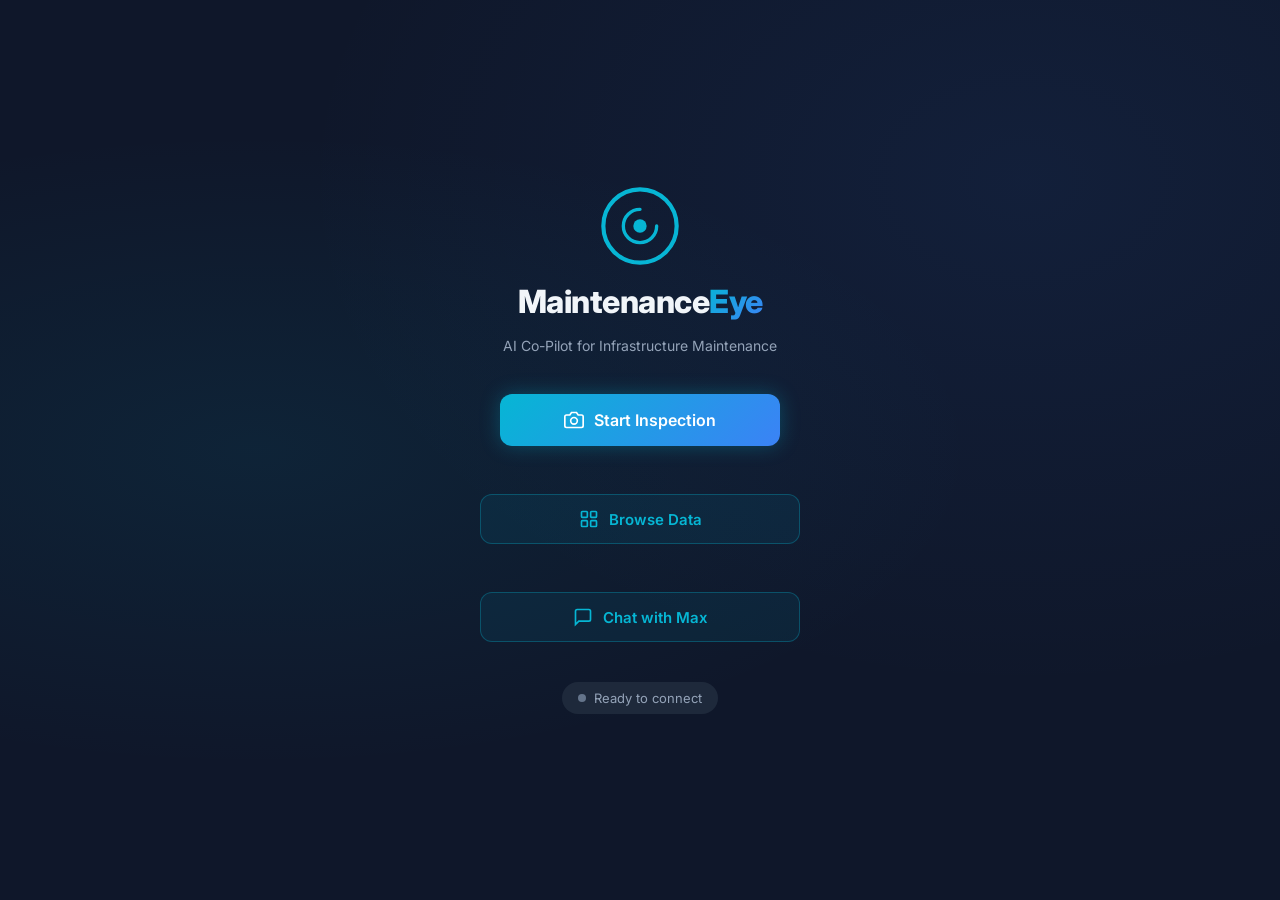
==== commit 0dcf9ffa: "feat: complete initial MVP for Maintenance-Eye AI Co-Pilot - Implement ADK Runner with Gemini 2.5 Fl" ====
--- a/frontend/index.html
+++ b/frontend/index.html
@@ -16,7 +16,7 @@
     <link rel="preconnect" href="https://fonts.gstatic.com" crossorigin>
     <link rel="stylesheet"
         href="https://fonts.googleapis.com/css2?family=Inter:wght@300;400;500;600;700;800&display=swap">
-    <link rel="stylesheet" href="style.css?v=4">
+    <link rel="stylesheet" href="style.css?v=5">
 </head>
 
 <body>
@@ -62,6 +62,77 @@
                 Browse Data
             </button>
 
+            <button id="btn-chat-toggle" class="btn-secondary" onclick="toggleChatPanel()">
+                <svg width="20" height="20" viewBox="0 0 24 24" fill="none" stroke="currentColor" stroke-width="2">
+                    <path d="M21 15a2 2 0 0 1-2 2H7l-4 4V5a2 2 0 0 1 2-2h14a2 2 0 0 1 2 2z"/>
+                </svg>
+                Chat with Max
+            </button>
+
+            <!-- Chat Panel -->
+            <div id="chat-panel" class="chat-panel" style="display:none;">
+                <div class="chat-header">
+                    <div class="agent-avatar"><span>M</span></div>
+                    <div class="agent-info">
+                        <span class="agent-name">Max</span>
+                        <span class="agent-status" id="chat-agent-status">Offline</span>
+                    </div>
+                    <button class="btn-icon" onclick="closeChatPanel()" title="Close chat">
+                        <svg width="16" height="16" viewBox="0 0 24 24" fill="none" stroke="currentColor" stroke-width="2">
+                            <path d="M18 6L6 18M6 6l12 12"/>
+                        </svg>
+                    </button>
+                </div>
+
+                <div id="chat-messages" class="chat-messages">
+                    <div class="message agent-message">
+                        <p>Hi! I'm Max, your maintenance co-pilot. Ask me anything about assets, work orders, safety protocols, or attach a photo for analysis.</p>
+                    </div>
+                </div>
+
+                <div id="chat-image-preview" class="chat-image-preview" style="display:none;">
+                    <img id="chat-preview-img" class="chat-preview-img" alt="Attached image">
+                    <button class="chat-preview-remove" onclick="removeAttachedImage()">&times;</button>
+                </div>
+
+                <div id="chat-image-source-picker" class="chat-image-source-picker" style="display:none;">
+                    <button class="chat-source-btn" onclick="selectChatImageFromCamera()">Take Photo</button>
+                    <button class="chat-source-btn" onclick="selectChatImageFromGallery()">Choose Photo</button>
+                </div>
+
+                <div id="chat-confirmation-container" class="confirmation-container"></div>
+
+                <div class="chat-input-bar">
+                    <button id="btn-chat-attach" class="btn-icon" onclick="attachImage()" title="Attach image">
+                        <svg width="18" height="18" viewBox="0 0 24 24" fill="none" stroke="currentColor" stroke-width="2">
+                            <rect x="3" y="3" width="18" height="18" rx="2"/>
+                            <circle cx="8.5" cy="8.5" r="1.5"/>
+                            <path d="M21 15l-5-5L5 21"/>
+                        </svg>
+                    </button>
+                    <input type="text" id="chat-input" class="chat-text-input" placeholder="Ask Max anything..."
+                           onkeydown="if(event.key==='Enter')sendChatMessage()">
+                    <button id="btn-chat-voice" class="btn-icon" onclick="toggleChatVoice()" title="Voice mode">
+                        <svg width="18" height="18" viewBox="0 0 24 24" fill="none" stroke="currentColor" stroke-width="2">
+                            <path d="M12 1a3 3 0 0 0-3 3v8a3 3 0 0 0 6 0V4a3 3 0 0 0-3-3z"/>
+                            <path d="M19 10v2a7 7 0 0 1-14 0v-2"/>
+                            <line x1="12" y1="19" x2="12" y2="23"/>
+                        </svg>
+                    </button>
+                    <button id="btn-chat-send" class="btn-icon chat-send-btn" onclick="sendChatMessage()" title="Send">
+                        <svg width="18" height="18" viewBox="0 0 24 24" fill="none" stroke="currentColor" stroke-width="2">
+                            <line x1="22" y1="2" x2="11" y2="13"/>
+                            <polygon points="22 2 15 22 11 13 2 9 22 2"/>
+                        </svg>
+                    </button>
+                </div>
+
+                <input type="file" id="chat-file-input-camera" accept="image/*" capture="environment"
+                       style="display:none" onchange="handleImageSelected(event)">
+                <input type="file" id="chat-file-input-gallery" accept="image/*"
+                       style="display:none" onchange="handleImageSelected(event)">
+            </div>
+
             <div id="splash-status" class="splash-status" style="display:none;"></div>
 
             <div class="status-bar" id="connection-status">
@@ -334,7 +405,7 @@
         </div>
     </div>
 
-    <script src="app.js?v=4"></script>
+    <script src="app.js?v=5"></script>
 </body>
 
-</html>+</html>
--- a/frontend/style.css
+++ b/frontend/style.css
@@ -690,6 +690,22 @@
     line-height: 1.4;
 }
 
+.media-card-link {
+    display: inline-block;
+    margin-top: 10px;
+    padding: 6px 12px;
+    background: var(--accent-gradient);
+    color: white;
+    text-decoration: none;
+    border-radius: 4px;
+    font-size: 11px;
+    font-weight: 600;
+}
+
+.media-card-link:hover {
+    filter: brightness(1.1);
+}
+
 /* ==================== RESPONSIVE ==================== */
 
 @media (min-width: 768px) {
@@ -891,6 +907,168 @@
     transform: translateY(-1px);
 }
 
+/* ==================== CHAT PANEL ==================== */
+
+.chat-panel {
+    display: flex;
+    flex-direction: column;
+    width: 100%;
+    max-width: 480px;
+    height: 60vh;
+    max-height: 600px;
+    background: var(--bg-secondary);
+    border: 1px solid rgba(255, 255, 255, 0.08);
+    border-radius: var(--radius-lg);
+    overflow: hidden;
+    animation: fadeInUp 0.3s ease;
+}
+
+.chat-header {
+    display: flex;
+    align-items: center;
+    gap: 10px;
+    padding: 12px 16px;
+    border-bottom: 1px solid rgba(255, 255, 255, 0.06);
+    flex-shrink: 0;
+}
+
+.chat-messages {
+    flex: 1;
+    overflow-y: auto;
+    padding: 12px 16px;
+    display: flex;
+    flex-direction: column;
+    gap: 8px;
+    min-height: 0;
+}
+
+.chat-image-preview {
+    display: flex;
+    align-items: center;
+    gap: 8px;
+    padding: 8px 16px;
+    border-top: 1px solid rgba(255, 255, 255, 0.06);
+    flex-shrink: 0;
+}
+
+.chat-image-source-picker {
+    display: flex;
+    gap: 8px;
+    padding: 8px 16px;
+    border-top: 1px solid rgba(255, 255, 255, 0.06);
+    background: var(--bg-primary);
+    flex-shrink: 0;
+}
+
+.chat-source-btn {
+    flex: 1;
+    padding: 8px 12px;
+    border-radius: 10px;
+    border: 1px solid rgba(6, 182, 212, 0.35);
+    background: rgba(6, 182, 212, 0.08);
+    color: var(--text-secondary);
+    font-family: var(--font);
+    font-size: 12px;
+    font-weight: 600;
+    cursor: pointer;
+}
+
+.chat-source-btn:active {
+    background: rgba(6, 182, 212, 0.2);
+}
+
+.chat-preview-img {
+    width: 60px;
+    height: 60px;
+    object-fit: cover;
+    border-radius: var(--radius-sm);
+    border: 1px solid rgba(6, 182, 212, 0.3);
+}
+
+.chat-preview-remove {
+    width: 24px;
+    height: 24px;
+    border-radius: 50%;
+    border: 1px solid rgba(255, 255, 255, 0.1);
+    background: var(--bg-tertiary);
+    color: var(--text-secondary);
+    cursor: pointer;
+    font-size: 14px;
+    display: flex;
+    align-items: center;
+    justify-content: center;
+}
+
+.chat-preview-remove:hover {
+    background: var(--priority-p1);
+    color: white;
+}
+
+.chat-input-bar {
+    display: flex;
+    align-items: center;
+    gap: 8px;
+    padding: 10px 12px;
+    border-top: 1px solid rgba(255, 255, 255, 0.06);
+    background: var(--bg-primary);
+    flex-shrink: 0;
+}
+
+.chat-text-input {
+    flex: 1;
+    padding: 10px 14px;
+    border: 1px solid var(--bg-tertiary);
+    border-radius: 20px;
+    background: var(--bg-secondary);
+    color: var(--text-primary);
+    font-family: var(--font);
+    font-size: 14px;
+    outline: none;
+    min-width: 0;
+}
+
+.chat-text-input:focus {
+    border-color: rgba(6, 182, 212, 0.5);
+}
+
+.chat-text-input::placeholder {
+    color: var(--text-muted);
+}
+
+.chat-send-btn {
+    background: var(--accent-gradient) !important;
+    border-color: transparent !important;
+    color: white !important;
+    flex-shrink: 0;
+}
+
+#btn-chat-voice.active {
+    background: var(--accent-gradient) !important;
+    border-color: transparent !important;
+    color: white !important;
+    animation: mic-pulse 2s ease-in-out infinite;
+}
+
+.chat-msg-img {
+    max-width: 200px;
+    max-height: 150px;
+    border-radius: var(--radius-sm);
+    object-fit: cover;
+}
+
+/* Chat panel confirmation cards spacing */
+#chat-confirmation-container {
+    flex-shrink: 0;
+}
+
+@media (max-width: 768px) {
+    .chat-panel {
+        max-width: 100%;
+        height: 55vh;
+        border-radius: var(--radius);
+    }
+}
+
 /* ==================== DASHBOARD ==================== */
 
 #dashboard-screen.active {
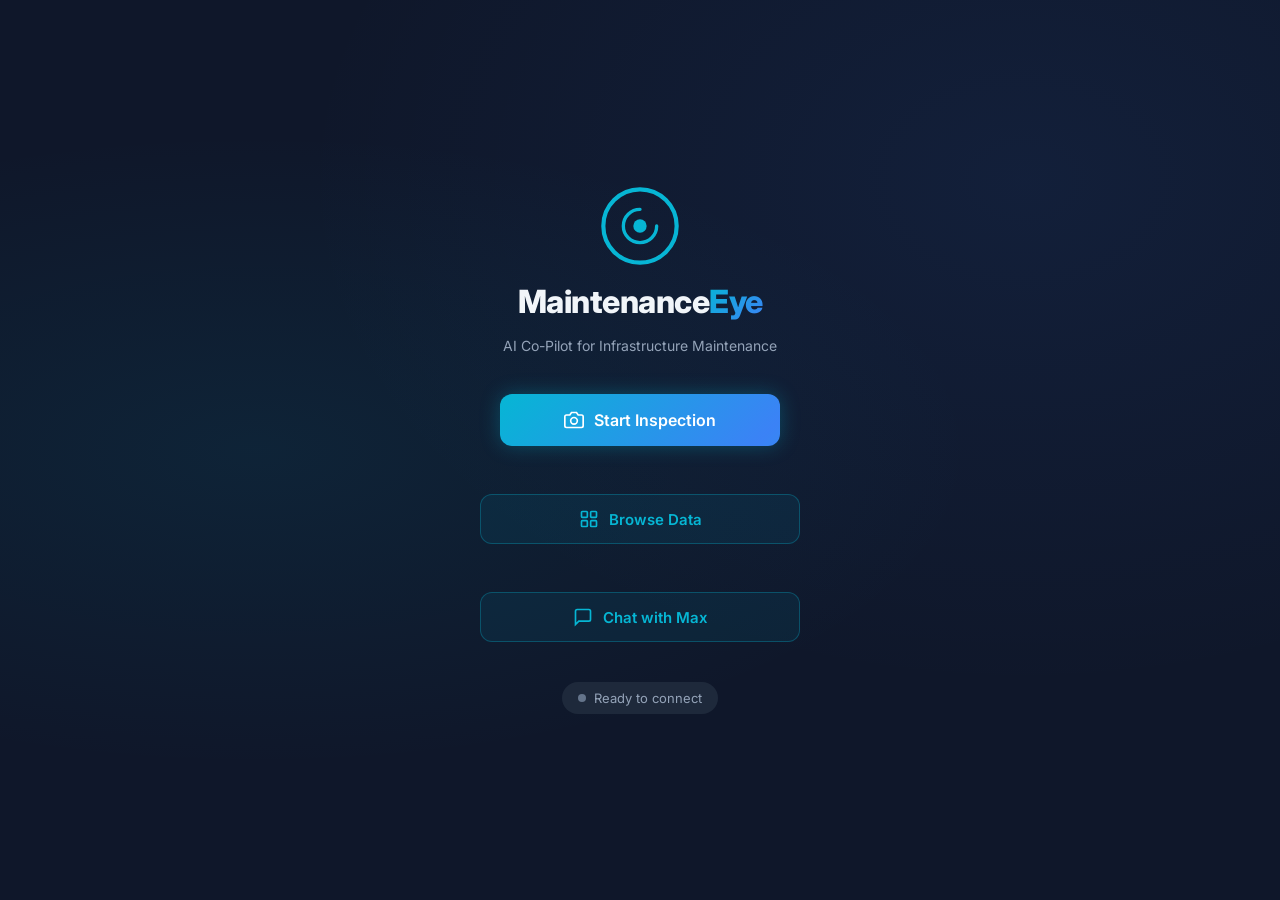
==== commit d18bd0d9: "Improved agents and visual" ====
--- a/frontend/index.html
+++ b/frontend/index.html
@@ -16,7 +16,7 @@
     <link rel="preconnect" href="https://fonts.gstatic.com" crossorigin>
     <link rel="stylesheet"
         href="https://fonts.googleapis.com/css2?family=Inter:wght@300;400;500;600;700;800&display=swap">
-    <link rel="stylesheet" href="style.css?v=5">
+    <link rel="stylesheet" href="style.css">
 </head>
 
 <body>
@@ -90,17 +90,17 @@
                     </div>
                 </div>
 
-                <div id="chat-image-preview" class="chat-image-preview" style="display:none;">
-                    <img id="chat-preview-img" class="chat-preview-img" alt="Attached image">
-                    <button class="chat-preview-remove" onclick="removeAttachedImage()">&times;</button>
-                </div>
-
-                <div id="chat-image-source-picker" class="chat-image-source-picker" style="display:none;">
-                    <button class="chat-source-btn" onclick="selectChatImageFromCamera()">Take Photo</button>
-                    <button class="chat-source-btn" onclick="selectChatImageFromGallery()">Choose Photo</button>
-                </div>
-
-                <div id="chat-confirmation-container" class="confirmation-container"></div>
+                <div id="chat-image-preview" class="chat-image-preview" style="display:none;">
+                    <img id="chat-preview-img" class="chat-preview-img" alt="Attached image">
+                    <button class="chat-preview-remove" onclick="removeAttachedImage()">&times;</button>
+                </div>
+
+                <div id="chat-image-source-picker" class="chat-image-source-picker" style="display:none;">
+                    <button class="chat-source-btn" onclick="selectChatImageFromCamera()">Take Photo</button>
+                    <button class="chat-source-btn" onclick="selectChatImageFromGallery()">Choose Photo</button>
+                </div>
+
+                <div id="chat-confirmation-container" class="confirmation-container"></div>
 
                 <div class="chat-input-bar">
                     <button id="btn-chat-attach" class="btn-icon" onclick="attachImage()" title="Attach image">
@@ -127,11 +127,11 @@
                     </button>
                 </div>
 
-                <input type="file" id="chat-file-input-camera" accept="image/*" capture="environment"
-                       style="display:none" onchange="handleImageSelected(event)">
-                <input type="file" id="chat-file-input-gallery" accept="image/*"
-                       style="display:none" onchange="handleImageSelected(event)">
-            </div>
+                <input type="file" id="chat-file-input-camera" accept="image/*" capture="environment"
+                       style="display:none" onchange="handleImageSelected(event)">
+                <input type="file" id="chat-file-input-gallery" accept="image/*"
+                       style="display:none" onchange="handleImageSelected(event)">
+            </div>
 
             <div id="splash-status" class="splash-status" style="display:none;"></div>
 
@@ -309,17 +309,17 @@
 
                 <div class="hud-data-left">
                     <div class="hud-v-line"></div>
-                    <span>LAT: 49.2827</span>
-                    <span>LNG: -123.1207</span>
-                    <span>ALT: 42m</span>
+                    <span id="hud-lat">LAT: 49.2827</span>
+                    <span id="hud-lng">LNG: -123.1207</span>
+                    <span id="hud-alt">ALT: 42m</span>
                     <div class="hud-v-line"></div>
                 </div>
 
                 <div class="hud-data-right">
                     <div class="hud-v-line"></div>
-                    <span>FPS: 30</span>
-                    <span>RES: 720P</span>
-                    <span>BIT: 2.4Mb</span>
+                    <span id="hud-fps">FPS: 30</span>
+                    <span id="hud-res">RES: 720P</span>
+                    <span id="hud-bit">BIT: 2.4Mb</span>
                     <div class="hud-v-line"></div>
                 </div>
 
@@ -405,7 +405,7 @@
         </div>
     </div>
 
-    <script src="app.js?v=5"></script>
+    <script src="app.js"></script>
 </body>
 
-</html>
+</html>
--- a/frontend/style.css
+++ b/frontend/style.css
@@ -135,6 +135,12 @@
 
 /* ==================== BUTTONS ==================== */
 
+@keyframes gradient-shift {
+    0% { background-position: 0% 50%; }
+    50% { background-position: 100% 50%; }
+    100% { background-position: 0% 50%; }
+}
+
 .btn-primary {
     display: flex;
     align-items: center;
@@ -143,7 +149,8 @@
     width: 100%;
     max-width: 280px;
     padding: 16px 32px;
-    background: var(--accent-gradient);
+    background: linear-gradient(135deg, #06b6d4, #3b82f6, #06b6d4);
+    background-size: 200% auto;
     color: white;
     border: none;
     border-radius: var(--radius);
@@ -153,6 +160,7 @@
     cursor: pointer;
     transition: all 0.2s ease;
     box-shadow: var(--accent-glow);
+    animation: gradient-shift 4s ease infinite;
 }
 
 .btn-primary:hover {
@@ -249,15 +257,16 @@
     left: 0;
     right: 0;
     height: 2px;
-    background: linear-gradient(90deg, transparent, rgba(6, 182, 212, 0.6), transparent);
-    animation: scan 4s ease-in-out infinite;
+    background: linear-gradient(90deg, transparent, rgba(6, 182, 212, 0.8), transparent);
+    box-shadow: 0 0 10px rgba(6, 182, 212, 0.5);
+    animation: scan 4s cubic-bezier(0.4, 0, 0.2, 1) infinite;
 }
 
 @keyframes scan {
-    0%, 100% { top: 15%; opacity: 0; }
-    10% { opacity: 1; }
-    50% { top: 85%; opacity: 1; }
-    60% { opacity: 0; }
+    0%, 100% { top: 10%; opacity: 0; }
+    15% { opacity: 1; }
+    50% { top: 90%; opacity: 1; }
+    65% { opacity: 0; }
 }
 
 /* ==================== TOP BAR ==================== */
@@ -603,10 +612,19 @@
     content: '';
     position: absolute;
     background: var(--accent-cyan);
-}
-
-.hud-crosshair::before { left: 0; top: 19px; width: 100%; height: 2px; }
-.hud-crosshair::after { left: 19px; top: 0; width: 2px; height: 100%; }
+    box-shadow: 0 0 8px var(--accent-cyan);
+}
+
+.hud-crosshair::before { left: 0; top: 19px; width: 100%; height: 1px; }
+.hud-crosshair::after { left: 19px; top: 0; width: 1px; height: 100%; }
+
+@keyframes crosshair-pulse {
+    0%, 100% { opacity: 0.4; transform: translate(-50%, -50%) scale(1); }
+    50% { opacity: 0.7; transform: translate(-50%, -50%) scale(1.1); }
+}
+.hud-crosshair {
+    animation: crosshair-pulse 3s ease-in-out infinite;
+}
 
 .hud-data-left, .hud-data-right {
     position: absolute;
@@ -841,31 +859,51 @@
 /* ==================== TRANSCRIPTS ==================== */
 
 .transcript {
-    font-size: 12px;
-    font-style: italic;
-    padding: 6px 10px;
-    max-width: 95%;
-    opacity: 0.7;
+    font-size: 13px;
+    padding: 8px 12px;
+    max-width: 85%;
+    line-height: 1.4;
+    word-wrap: break-word;
 }
 
 .transcript-user {
-    background: rgba(6, 182, 212, 0.08);
-    color: var(--text-secondary);
+    background: rgba(6, 182, 212, 0.15);
+    border: 1px solid rgba(6, 182, 212, 0.2);
+    color: var(--text-primary);
     align-self: flex-end;
+    text-align: right;
+    border-radius: var(--radius-sm);
     border-bottom-right-radius: 4px;
 }
 
 .transcript-agent {
-    background: rgba(30, 41, 59, 0.5);
-    color: var(--text-secondary);
+    background: var(--bg-secondary);
+    color: var(--text-primary);
     align-self: flex-start;
+    text-align: left;
+    border-radius: var(--radius-sm);
     border-bottom-left-radius: 4px;
 }
 
 .transcript-speaker {
     font-weight: 600;
-    font-style: normal;
+    font-size: 11px;
+    text-transform: uppercase;
+    letter-spacing: 0.5px;
+    display: block;
+    margin-bottom: 2px;
+}
+
+.transcript-user .transcript-speaker {
     color: var(--accent-cyan);
+}
+
+.transcript-agent .transcript-speaker {
+    color: var(--accent-green, #22c55e);
+}
+
+.transcript-text {
+    display: block;
 }
 
 /* ==================== ANIMATIONS ==================== */
@@ -942,42 +980,42 @@
     min-height: 0;
 }
 
-.chat-image-preview {
-    display: flex;
+.chat-image-preview {
+    display: flex;
     align-items: center;
     gap: 8px;
     padding: 8px 16px;
     border-top: 1px solid rgba(255, 255, 255, 0.06);
-    flex-shrink: 0;
-}
-
-.chat-image-source-picker {
-    display: flex;
-    gap: 8px;
-    padding: 8px 16px;
-    border-top: 1px solid rgba(255, 255, 255, 0.06);
-    background: var(--bg-primary);
-    flex-shrink: 0;
-}
-
-.chat-source-btn {
-    flex: 1;
-    padding: 8px 12px;
-    border-radius: 10px;
-    border: 1px solid rgba(6, 182, 212, 0.35);
-    background: rgba(6, 182, 212, 0.08);
-    color: var(--text-secondary);
-    font-family: var(--font);
-    font-size: 12px;
-    font-weight: 600;
-    cursor: pointer;
-}
-
-.chat-source-btn:active {
-    background: rgba(6, 182, 212, 0.2);
-}
-
-.chat-preview-img {
+    flex-shrink: 0;
+}
+
+.chat-image-source-picker {
+    display: flex;
+    gap: 8px;
+    padding: 8px 16px;
+    border-top: 1px solid rgba(255, 255, 255, 0.06);
+    background: var(--bg-primary);
+    flex-shrink: 0;
+}
+
+.chat-source-btn {
+    flex: 1;
+    padding: 8px 12px;
+    border-radius: 10px;
+    border: 1px solid rgba(6, 182, 212, 0.35);
+    background: rgba(6, 182, 212, 0.08);
+    color: var(--text-secondary);
+    font-family: var(--font);
+    font-size: 12px;
+    font-weight: 600;
+    cursor: pointer;
+}
+
+.chat-source-btn:active {
+    background: rgba(6, 182, 212, 0.2);
+}
+
+.chat-preview-img {
     width: 60px;
     height: 60px;
     object-fit: cover;
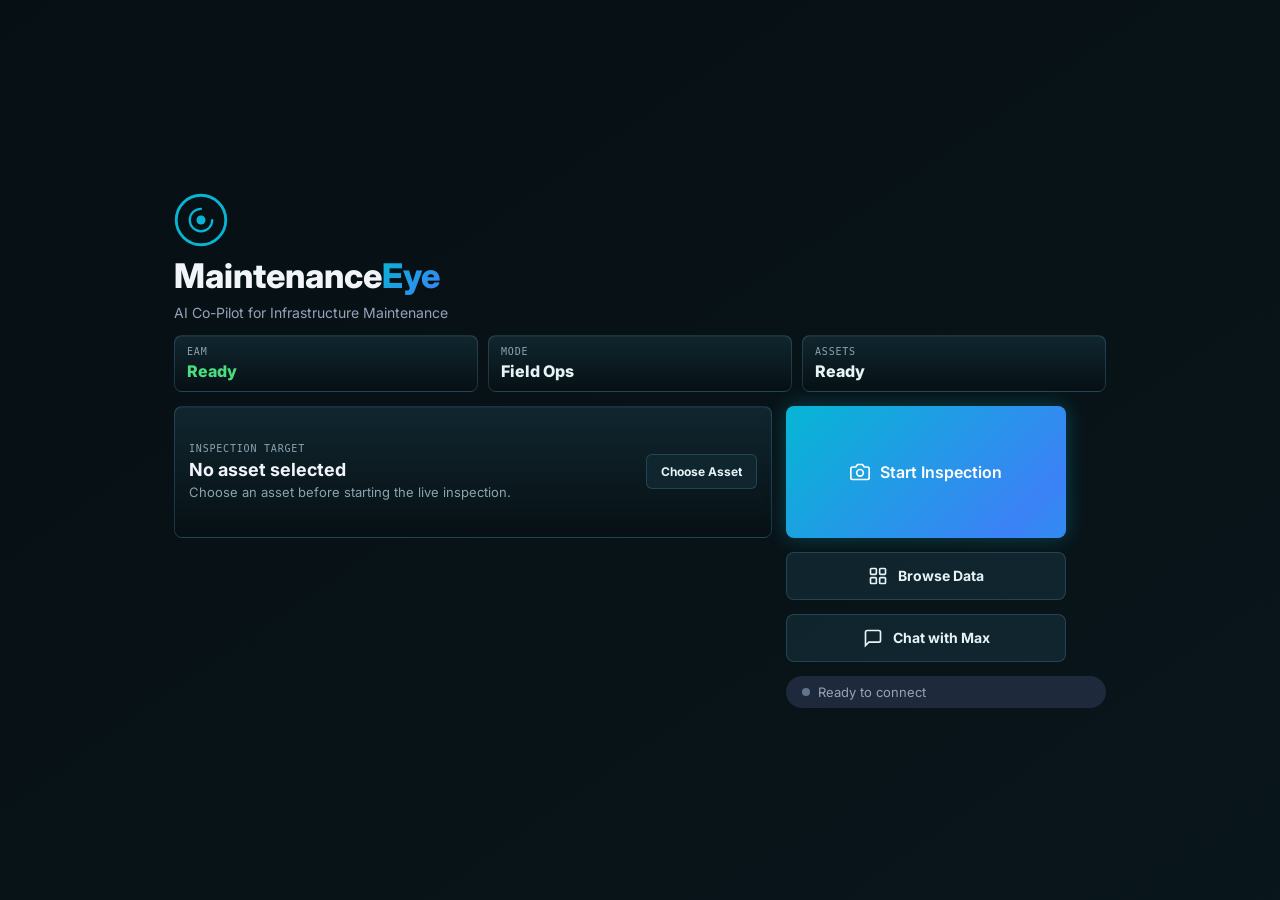
==== commit 51306274: "Make demo lookup and command center safe to publish The app had a mismatch between local demo behavi" ====
--- a/frontend/index.html
+++ b/frontend/index.html
@@ -3,7 +3,7 @@
 
 <head>
     <meta charset="UTF-8">
-    <meta name="viewport" content="width=device-width, initial-scale=1.0, maximum-scale=1.0, user-scalable=no">
+    <meta name="viewport" content="width=device-width, initial-scale=1.0, viewport-fit=cover">
     <meta name="description" content="AI Co-Pilot for Physical Infrastructure Maintenance Operations">
     <meta name="theme-color" content="#0f172a">
     <meta name="apple-mobile-web-app-capable" content="yes">
@@ -16,7 +16,8 @@
     <link rel="preconnect" href="https://fonts.gstatic.com" crossorigin>
     <link rel="stylesheet"
         href="https://fonts.googleapis.com/css2?family=Inter:wght@300;400;500;600;700;800&display=swap">
-    <link rel="stylesheet" href="style.css">
+    <link rel="stylesheet" href="style.css?v=14">
+    <link rel="stylesheet" href="command-center.css?v=15">
 </head>
 
 <body>
@@ -44,16 +45,42 @@
                 <p class="logo-tagline">AI Co-Pilot for Infrastructure Maintenance</p>
             </div>
 
-            <button id="btn-start" class="btn-primary" onclick="startInspection()">
-                <svg width="20" height="20" viewBox="0 0 24 24" fill="none" stroke="currentColor" stroke-width="2">
+            <section class="ops-status-rail" data-testid="ops-status-rail" aria-label="Demo system status">
+                <div class="ops-status-item">
+                    <span class="ops-status-label">EAM</span>
+                    <span id="ops-eam-status" class="ops-status-value is-online">Ready</span>
+                </div>
+                <div class="ops-status-item">
+                    <span class="ops-status-label">Mode</span>
+                    <span class="ops-status-value">Field Ops</span>
+                </div>
+                <div class="ops-status-item">
+                    <span class="ops-status-label">Assets</span>
+                    <span id="ops-asset-count" class="ops-status-value">Ready</span>
+                </div>
+            </section>
+
+            <section class="selected-asset-panel" data-testid="selected-asset-summary" aria-live="polite">
+                <div>
+                    <span class="panel-kicker">Inspection Target</span>
+                    <strong id="selected-asset-name">No asset selected</strong>
+                    <span id="selected-asset-meta">Choose an asset before starting the live inspection.</span>
+                </div>
+                <button type="button" class="btn-secondary compact" data-testid="choose-asset" onclick="CommandCenter.openAssetPicker()">
+                    Choose Asset
+                </button>
+            </section>
+
+            <button id="btn-start" data-testid="start-inspection" class="btn-primary" onclick="startInspection()" aria-label="Start camera inspection">
+                <svg width="20" height="20" viewBox="0 0 24 24" fill="none" stroke="currentColor" stroke-width="2" aria-hidden="true">
                     <path d="M23 19a2 2 0 0 1-2 2H3a2 2 0 0 1-2-2V8a2 2 0 0 1 2-2h4l2-3h6l2 3h4a2 2 0 0 1 2 2z" />
                     <circle cx="12" cy="13" r="4" />
                 </svg>
                 Start Inspection
             </button>
 
-            <button id="btn-dashboard" class="btn-secondary" onclick="showDashboard()">
-                <svg width="20" height="20" viewBox="0 0 24 24" fill="none" stroke="currentColor" stroke-width="2">
+            <button id="btn-dashboard" data-testid="open-dashboard" class="btn-secondary" onclick="showDashboard()" aria-label="Browse enterprise data explorer">
+                <svg width="20" height="20" viewBox="0 0 24 24" fill="none" stroke="currentColor" stroke-width="2" aria-hidden="true">
                     <rect x="3" y="3" width="7" height="7" rx="1" />
                     <rect x="14" y="3" width="7" height="7" rx="1" />
                     <rect x="3" y="14" width="7" height="7" rx="1" />
@@ -62,7 +89,7 @@
                 Browse Data
             </button>
 
-            <button id="btn-chat-toggle" class="btn-secondary" onclick="toggleChatPanel()">
+            <button id="btn-chat-toggle" data-testid="open-chat" class="btn-secondary" onclick="toggleChatPanel()" aria-controls="chat-panel" aria-expanded="false">
                 <svg width="20" height="20" viewBox="0 0 24 24" fill="none" stroke="currentColor" stroke-width="2">
                     <path d="M21 15a2 2 0 0 1-2 2H7l-4 4V5a2 2 0 0 1 2-2h14a2 2 0 0 1 2 2z"/>
                 </svg>
@@ -77,14 +104,14 @@
                         <span class="agent-name">Max</span>
                         <span class="agent-status" id="chat-agent-status">Offline</span>
                     </div>
-                    <button class="btn-icon" onclick="closeChatPanel()" title="Close chat">
-                        <svg width="16" height="16" viewBox="0 0 24 24" fill="none" stroke="currentColor" stroke-width="2">
+                    <button class="btn-icon" onclick="closeChatPanel()" title="Close chat" aria-label="Close chat panel">
+                        <svg width="16" height="16" viewBox="0 0 24 24" fill="none" stroke="currentColor" stroke-width="2" aria-hidden="true">
                             <path d="M18 6L6 18M6 6l12 12"/>
                         </svg>
                     </button>
                 </div>
 
-                <div id="chat-messages" class="chat-messages">
+                <div id="chat-messages" class="chat-messages" aria-live="polite">
                     <div class="message agent-message">
                         <p>Hi! I'm Max, your maintenance co-pilot. Ask me anything about assets, work orders, safety protocols, or attach a photo for analysis.</p>
                     </div>
@@ -100,10 +127,10 @@
                     <button class="chat-source-btn" onclick="selectChatImageFromGallery()">Choose Photo</button>
                 </div>
 
-                <div id="chat-confirmation-container" class="confirmation-container"></div>
+                <div id="chat-confirmation-container" class="confirmation-container" role="alert"></div>
 
                 <div class="chat-input-bar">
-                    <button id="btn-chat-attach" class="btn-icon" onclick="attachImage()" title="Attach image">
+                    <button id="btn-chat-attach" class="btn-icon" onclick="attachImage()" title="Attach image" aria-label="Attach image">
                         <svg width="18" height="18" viewBox="0 0 24 24" fill="none" stroke="currentColor" stroke-width="2">
                             <rect x="3" y="3" width="18" height="18" rx="2"/>
                             <circle cx="8.5" cy="8.5" r="1.5"/>
@@ -112,14 +139,14 @@
                     </button>
                     <input type="text" id="chat-input" class="chat-text-input" placeholder="Ask Max anything..."
                            onkeydown="if(event.key==='Enter')sendChatMessage()">
-                    <button id="btn-chat-voice" class="btn-icon" onclick="toggleChatVoice()" title="Voice mode">
+                    <button id="btn-chat-voice" class="btn-icon" onclick="toggleChatVoice()" title="Voice mode" aria-label="Toggle voice mode">
                         <svg width="18" height="18" viewBox="0 0 24 24" fill="none" stroke="currentColor" stroke-width="2">
                             <path d="M12 1a3 3 0 0 0-3 3v8a3 3 0 0 0 6 0V4a3 3 0 0 0-3-3z"/>
                             <path d="M19 10v2a7 7 0 0 1-14 0v-2"/>
                             <line x1="12" y1="19" x2="12" y2="23"/>
                         </svg>
                     </button>
-                    <button id="btn-chat-send" class="btn-icon chat-send-btn" onclick="sendChatMessage()" title="Send">
+                    <button id="btn-chat-send" class="btn-icon chat-send-btn" onclick="sendChatMessage()" title="Send" aria-label="Send chat message">
                         <svg width="18" height="18" viewBox="0 0 24 24" fill="none" stroke="currentColor" stroke-width="2">
                             <line x1="22" y1="2" x2="11" y2="13"/>
                             <polygon points="22 2 15 22 11 13 2 9 22 2"/>
@@ -135,7 +162,7 @@
 
             <div id="splash-status" class="splash-status" style="display:none;"></div>
 
-            <div class="status-bar" id="connection-status">
+            <div class="status-bar" id="connection-status" aria-live="assertive" role="status">
                 <span class="status-dot"></span>
                 <span>Ready to connect</span>
             </div>
@@ -146,8 +173,8 @@
     <div id="dashboard-screen" class="screen">
         <!-- Top Header Bar -->
         <div id="dash-topbar">
-            <button id="btn-back" class="btn-icon" onclick="hideDashboard()" title="Go back">
-                <svg width="20" height="20" viewBox="0 0 24 24" fill="none" stroke="currentColor" stroke-width="2">
+            <button id="btn-back" class="btn-icon" onclick="hideDashboard()" title="Go back" aria-label="Go back to home">
+                <svg width="20" height="20" viewBox="0 0 24 24" fill="none" stroke="currentColor" stroke-width="2" aria-hidden="true">
                     <path d="M19 12H5M12 19l-7-7 7-7" />
                 </svg>
             </button>
@@ -157,7 +184,7 @@
 
         <div id="dash-layout">
             <!-- Sidebar Nav (desktop) -->
-            <nav id="dash-sidebar">
+            <nav id="dash-sidebar" role="navigation" aria-label="Dashboard navigation">
                 <button class="nav-item active" data-page="work-orders" onclick="navigateTo('work-orders')">
                     <svg width="18" height="18" viewBox="0 0 24 24" fill="none" stroke="currentColor" stroke-width="2"><path d="M9 5H7a2 2 0 00-2 2v12a2 2 0 002 2h10a2 2 0 002-2V7a2 2 0 00-2-2h-2"/><rect x="9" y="3" width="6" height="4" rx="1"/><path d="M9 14l2 2 4-4"/></svg>
                     <span>Work Orders</span>
@@ -182,6 +209,25 @@
 
             <!-- Main Content Area -->
             <div id="dash-main">
+                <section id="dashboard-summary" class="dashboard-summary" data-testid="dashboard-summary" aria-label="Operations summary" hidden>
+                    <div class="summary-tile">
+                        <span class="summary-label">Open Work Orders</span>
+                        <strong id="summary-open-work-orders" data-testid="summary-open-work-orders">0</strong>
+                    </div>
+                    <div class="summary-tile is-warning">
+                        <span class="summary-label">High Priority</span>
+                        <strong id="summary-high-priority" data-testid="summary-high-priority">0</strong>
+                    </div>
+                    <div class="summary-tile">
+                        <span class="summary-label">Assets</span>
+                        <strong id="summary-assets" data-testid="summary-assets">0</strong>
+                    </div>
+                    <div class="summary-tile is-ok">
+                        <span class="summary-label">Locations</span>
+                        <strong id="summary-locations" data-testid="summary-locations">0</strong>
+                    </div>
+                </section>
+
                 <!-- Work Orders Page -->
                 <div class="dash-page active" id="page-work-orders">
                     <h3 class="page-title">Work Orders</h3>
@@ -197,6 +243,7 @@
                     <div class="table-container">
                         <div class="dash-loading" style="display:none;"><div class="spinner"></div><span>Loading...</span></div>
                         <div class="dash-empty" style="display:none;"><p>No work orders found</p></div>
+                        <div class="dash-error" style="display:none;"><p>Failed to load data.</p><button class="retry-btn" onclick="loadWorkOrders()">Tap to retry</button></div>
                         <table class="data-table" id="wo-table" style="display:none;">
                             <thead><tr><th>WO #</th><th>Priority</th><th>Description</th><th>Asset</th><th>Status</th><th>Problem Code</th><th>Created</th></tr></thead>
                             <tbody id="wo-tbody"></tbody>
@@ -217,6 +264,7 @@
                     </div>
                     <div class="dash-loading" style="display:none;"><div class="spinner"></div><span>Loading...</span></div>
                     <div class="dash-empty" style="display:none;"><p>No assets found</p></div>
+                    <div class="dash-error" style="display:none;"><p>Failed to load data.</p><button class="retry-btn" onclick="loadAssets()">Tap to retry</button></div>
                     <div class="data-grid" id="asset-grid"></div>
                 </div>
 
@@ -225,6 +273,7 @@
                     <h3 class="page-title">Locations</h3>
                     <div class="dash-loading" style="display:none;"><div class="spinner"></div><span>Loading...</span></div>
                     <div class="dash-empty" style="display:none;"><p>No locations found</p></div>
+                    <div class="dash-error" style="display:none;"><p>Failed to load data.</p><button class="retry-btn" onclick="loadLocations()">Tap to retry</button></div>
                     <div id="locations-list" class="locations-list"></div>
                 </div>
 
@@ -239,6 +288,7 @@
                     </div>
                     <div class="dash-loading" style="display:none;"><div class="spinner"></div><span>Loading...</span></div>
                     <div class="dash-empty" style="display:none;"><p>No articles found</p></div>
+                    <div class="dash-error" style="display:none;"><p>Failed to load data.</p><button class="retry-btn" onclick="loadKnowledge()">Tap to retry</button></div>
                     <div class="data-grid" id="kb-grid"></div>
                 </div>
 
@@ -255,6 +305,7 @@
                     <div class="table-container">
                         <div class="dash-loading" style="display:none;"><div class="spinner"></div><span>Loading...</span></div>
                         <div class="dash-empty" style="display:none;"><p>No EAM codes found</p></div>
+                        <div class="dash-error" style="display:none;"><p>Failed to load data.</p><button class="retry-btn" onclick="loadEAMCodes()">Tap to retry</button></div>
                         <table class="data-table" id="eam-table" style="display:none;">
                             <thead><tr><th>Code</th><th>Type</th><th>Description</th><th>Department</th><th>Asset Types</th></tr></thead>
                             <tbody id="eam-tbody"></tbody>
@@ -265,7 +316,7 @@
         </div>
 
         <!-- Mobile Bottom Nav -->
-        <nav id="dash-bottom-nav">
+        <nav id="dash-bottom-nav" role="navigation" aria-label="Dashboard navigation">
             <button class="bnav-item active" data-page="work-orders" onclick="navigateTo('work-orders')">
                 <svg width="20" height="20" viewBox="0 0 24 24" fill="none" stroke="currentColor" stroke-width="2"><path d="M9 5H7a2 2 0 00-2 2v12a2 2 0 002 2h10a2 2 0 002-2V7a2 2 0 00-2-2h-2"/><rect x="9" y="3" width="6" height="4" rx="1"/></svg>
                 <span>Orders</span>
@@ -293,6 +344,19 @@
     <div id="inspection-screen" class="screen">
         <!-- Camera Feed -->
         <div id="camera-container">
+            <div id="camera-demo-frame" aria-hidden="true">
+                <div class="demo-machine-shape demo-machine-main"></div>
+                <div class="demo-machine-shape demo-machine-motor"></div>
+                <div class="demo-machine-shape demo-machine-pipe"></div>
+                <div class="demo-finding-pin pin-bearing">
+                    <span>78%</span>
+                    Bearing heat
+                </div>
+                <div class="demo-finding-pin pin-seal">
+                    <span>85%</span>
+                    Shaft seal
+                </div>
+            </div>
             <video id="camera-feed" autoplay playsinline muted></video>
             <div id="camera-overlay">
                 <div class="scan-line"></div>
@@ -330,8 +394,8 @@
         <!-- Top Bar -->
         <div id="top-bar">
             <div class="top-bar-left">
-                <button id="btn-back-inspection" class="btn-icon" onclick="endInspection()">
-                    <svg width="20" height="20" viewBox="0 0 24 24" fill="none" stroke="currentColor" stroke-width="2">
+                <button id="btn-back-inspection" class="btn-icon" onclick="endInspection()" aria-label="End inspection and go back">
+                    <svg width="20" height="20" viewBox="0 0 24 24" fill="none" stroke="currentColor" stroke-width="2" aria-hidden="true">
                         <path d="M19 12H5M12 19l-7-7 7-7" />
                     </svg>
                 </button>
@@ -341,7 +405,7 @@
                 </div>
             </div>
             <div class="top-bar-right">
-                <div class="recording-indicator" id="recording-indicator">
+                <div class="recording-indicator" id="recording-indicator" role="status" aria-label="Live recording indicator">
                     <span class="rec-dot"></span>
                     LIVE
                 </div>
@@ -358,14 +422,14 @@
                     <span class="agent-name">Max</span>
                     <span class="agent-status" id="agent-status">Listening...</span>
                 </div>
-                <button class="btn-icon btn-expand" id="btn-expand-panel" onclick="togglePanel()">
-                    <svg width="16" height="16" viewBox="0 0 24 24" fill="none" stroke="currentColor" stroke-width="2">
+                <button class="btn-icon btn-expand" id="btn-expand-panel" onclick="togglePanel()" aria-label="Expand or collapse agent panel">
+                    <svg width="16" height="16" viewBox="0 0 24 24" fill="none" stroke="currentColor" stroke-width="2" aria-hidden="true">
                         <path d="M18 15l-6-6-6 6" />
                     </svg>
                 </button>
             </div>
 
-            <div id="agent-messages" class="agent-messages">
+            <div id="agent-messages" class="agent-messages" aria-live="polite">
                 <div class="message agent-message">
                     <p>Ready for inspection. What equipment are we looking at today?</p>
                 </div>
@@ -375,27 +439,27 @@
             <div id="findings-container" class="findings-container"></div>
 
             <!-- Confirmation Cards (Human-in-the-Loop) -->
-            <div id="confirmation-container" class="confirmation-container"></div>
+            <div id="confirmation-container" class="confirmation-container" role="alert"></div>
         </div>
 
         <!-- Bottom Controls -->
         <div id="bottom-controls">
-            <button id="btn-mic" class="btn-control btn-mic active" onclick="toggleMic()">
-                <svg width="24" height="24" viewBox="0 0 24 24" fill="none" stroke="currentColor" stroke-width="2">
+            <button id="btn-mic" class="btn-control btn-mic active" onclick="toggleMic()" aria-label="Toggle microphone">
+                <svg width="24" height="24" viewBox="0 0 24 24" fill="none" stroke="currentColor" stroke-width="2" aria-hidden="true">
                     <path d="M12 1a3 3 0 0 0-3 3v8a3 3 0 0 0 6 0V4a3 3 0 0 0-3-3z" />
                     <path d="M19 10v2a7 7 0 0 1-14 0v-2" />
                     <line x1="12" y1="19" x2="12" y2="23" />
                     <line x1="8" y1="23" x2="16" y2="23" />
                 </svg>
             </button>
-            <button id="btn-capture" class="btn-control btn-capture" onclick="capturePhoto()">
-                <svg width="24" height="24" viewBox="0 0 24 24" fill="none" stroke="currentColor" stroke-width="2">
+            <button id="btn-capture" class="btn-control btn-capture" onclick="capturePhoto()" aria-label="Capture photo">
+                <svg width="24" height="24" viewBox="0 0 24 24" fill="none" stroke="currentColor" stroke-width="2" aria-hidden="true">
                     <circle cx="12" cy="12" r="10" />
                     <circle cx="12" cy="12" r="4" fill="currentColor" />
                 </svg>
             </button>
-            <button id="btn-report" class="btn-control btn-report" onclick="requestReport()">
-                <svg width="24" height="24" viewBox="0 0 24 24" fill="none" stroke="currentColor" stroke-width="2">
+            <button id="btn-report" class="btn-control btn-report" onclick="requestReport()" aria-label="Generate inspection report">
+                <svg width="24" height="24" viewBox="0 0 24 24" fill="none" stroke="currentColor" stroke-width="2" aria-hidden="true">
                     <path d="M14 2H6a2 2 0 0 0-2 2v16a2 2 0 0 0 2 2h12a2 2 0 0 0 2-2V8z" />
                     <polyline points="14,2 14,8 20,8" />
                     <line x1="16" y1="13" x2="8" y2="13" />
@@ -405,7 +469,61 @@
         </div>
     </div>
 
-    <script src="app.js"></script>
+    <div id="asset-picker-backdrop" class="modal-backdrop" hidden></div>
+    <section id="asset-picker" class="asset-picker-dialog" data-testid="asset-picker" role="dialog" aria-modal="true" aria-labelledby="asset-picker-title" hidden>
+        <div class="dialog-header">
+            <div>
+                <span class="panel-kicker">Select Inspection Target</span>
+                <h2 id="asset-picker-title">Asset Registry</h2>
+            </div>
+            <button type="button" class="btn-icon" data-testid="close-asset-picker" onclick="CommandCenter.closeAssetPicker()" aria-label="Close asset picker">
+                <span aria-hidden="true">&times;</span>
+            </button>
+        </div>
+        <div class="asset-picker-filters">
+            <input id="asset-picker-search" data-testid="asset-picker-search" type="search" placeholder="Search asset ID, name, station..." aria-label="Search assets">
+            <select id="asset-picker-department" data-testid="asset-picker-department" aria-label="Filter by department">
+                <option value="">All Departments</option>
+            </select>
+            <select id="asset-picker-location" data-testid="asset-picker-location" aria-label="Filter by location">
+                <option value="">All Locations</option>
+            </select>
+        </div>
+        <div id="asset-picker-list" class="asset-picker-list" data-testid="asset-picker-list" role="list" aria-label="Assets"></div>
+        <div class="dialog-actions">
+            <button type="button" class="btn-secondary compact" onclick="CommandCenter.closeAssetPicker()">Cancel</button>
+            <button type="button" class="btn-primary compact" data-testid="confirm-asset-selection" onclick="CommandCenter.confirmAssetSelection()">Use Selected Asset</button>
+        </div>
+    </section>
+
+    <aside id="confirmation-editor" class="confirmation-review-dock" data-testid="confirmation-editor" role="dialog" aria-modal="false" aria-labelledby="confirmation-editor-title" hidden>
+        <div class="dialog-header">
+            <div>
+                <span class="panel-kicker">Technician Review</span>
+                <h2 id="confirmation-editor-title">Correct Proposed Action</h2>
+            </div>
+            <button type="button" class="btn-icon" data-testid="close-confirmation-editor" onclick="CommandCenter.closeConfirmationEditor()" aria-label="Close confirmation editor">
+                <span aria-hidden="true">&times;</span>
+            </button>
+        </div>
+        <div class="editor-grid">
+            <label>Priority <input id="editor-priority" data-testid="editor-priority" type="text" autocomplete="off"></label>
+            <label>Problem Code <input id="editor-problem-code" data-testid="editor-problem-code" type="text" autocomplete="off"></label>
+            <label>Fault Code <input id="editor-fault-code" data-testid="editor-fault-code" type="text" autocomplete="off"></label>
+            <label>Action Code <input id="editor-action-code" data-testid="editor-action-code" type="text" autocomplete="off"></label>
+        </div>
+        <label class="editor-notes-label">Notes
+            <textarea id="editor-notes" data-testid="editor-notes" rows="3"></textarea>
+        </label>
+        <p id="confirmation-editor-error" class="editor-error" hidden></p>
+        <div class="dialog-actions">
+            <button type="button" class="btn-secondary compact" onclick="CommandCenter.closeConfirmationEditor()">Cancel</button>
+            <button type="button" class="btn-primary compact" data-testid="save-confirmation-correction" onclick="CommandCenter.submitConfirmationEditor()">Send Correction</button>
+        </div>
+    </aside>
+
+    <script src="app.js?v=14"></script>
+    <script src="command-center.js?v=15"></script>
 </body>
 
 </html>
--- a/frontend/style.css
+++ b/frontend/style.css
@@ -30,6 +30,7 @@
     /* Status */
     --status-online: #22c55e;
     --status-recording: #ef4444;
+    --accent-green: #22c55e;
 
     /* Spacing */
     --safe-area-top: env(safe-area-inset-top, 0px);
@@ -230,6 +231,20 @@
     box-shadow: 0 0 6px rgba(34, 197, 94, 0.5);
 }
 
+.status-bar.reconnecting .status-dot {
+    background: #f59e0b;
+    animation: reconnect-pulse 1.2s ease-in-out infinite;
+}
+
+.status-bar.reconnecting {
+    color: #f59e0b;
+}
+
+@keyframes reconnect-pulse {
+    0%, 100% { box-shadow: 0 0 4px rgba(245, 158, 11, 0.4); opacity: 1; }
+    50% { box-shadow: 0 0 12px rgba(245, 158, 11, 0.8); opacity: 0.6; }
+}
+
 /* ==================== CAMERA ==================== */
 
 #camera-container {
@@ -606,6 +621,7 @@
     height: 40px;
     transform: translate(-50%, -50%);
     opacity: 0.4;
+    animation: crosshair-pulse 3s ease-in-out infinite;
 }
 
 .hud-crosshair::before, .hud-crosshair::after {
@@ -622,9 +638,7 @@
     0%, 100% { opacity: 0.4; transform: translate(-50%, -50%) scale(1); }
     50% { opacity: 0.7; transform: translate(-50%, -50%) scale(1.1); }
 }
-.hud-crosshair {
-    animation: crosshair-pulse 3s ease-in-out infinite;
-}
+
 
 .hud-data-left, .hud-data-right {
     position: absolute;
@@ -724,6 +738,38 @@
     filter: brightness(1.1);
 }
 
+.media-card-details {
+    display: flex;
+    flex-wrap: wrap;
+    gap: 6px;
+    margin-top: 8px;
+}
+
+.media-card-detail {
+    display: flex;
+    align-items: center;
+    gap: 4px;
+    font-size: 11px;
+}
+
+.detail-label {
+    color: var(--text-muted, rgba(255,255,255,0.45));
+    font-weight: 600;
+    text-transform: uppercase;
+    font-size: 9px;
+    letter-spacing: 0.4px;
+}
+
+.detail-value {
+    color: var(--accent-cyan, #06b6d4);
+    font-weight: 600;
+    padding: 1px 6px;
+    background: rgba(6, 182, 212, 0.1);
+    border: 1px solid rgba(6, 182, 212, 0.2);
+    border-radius: 4px;
+    font-size: 11px;
+}
+
 /* ==================== RESPONSIVE ==================== */
 
 @media (min-width: 768px) {
@@ -904,6 +950,30 @@
 
 .transcript-text {
     display: block;
+}
+
+.markdown-content p {
+    margin: 0 0 8px 0;
+    line-height: 1.5;
+}
+
+.markdown-content p:last-child {
+    margin-bottom: 0;
+}
+
+.markdown-content ul,
+.markdown-content ol {
+    margin: 0 0 8px 18px;
+    padding: 0;
+}
+
+.markdown-content li {
+    margin: 0 0 4px 0;
+    line-height: 1.5;
+}
+
+.markdown-content li:last-child {
+    margin-bottom: 0;
 }
 
 /* ==================== ANIMATIONS ==================== */
@@ -1073,17 +1143,17 @@
     color: var(--text-muted);
 }
 
-.chat-send-btn {
-    background: var(--accent-gradient) !important;
-    border-color: transparent !important;
-    color: white !important;
+.chat-input-bar .chat-send-btn {
+    background: var(--accent-gradient);
+    border-color: transparent;
+    color: white;
     flex-shrink: 0;
 }
 
-#btn-chat-voice.active {
-    background: var(--accent-gradient) !important;
-    border-color: transparent !important;
-    color: white !important;
+.chat-input-bar #btn-chat-voice.active {
+    background: var(--accent-gradient);
+    border-color: transparent;
+    color: white;
     animation: mic-pulse 2s ease-in-out infinite;
 }
 
@@ -1534,6 +1604,34 @@
     font-size: 14px;
 }
 
+.dash-error {
+    display: flex;
+    flex-direction: column;
+    align-items: center;
+    gap: 12px;
+    padding: 40px;
+    color: #f87171;
+    font-size: 14px;
+}
+
+.retry-btn {
+    padding: 8px 20px;
+    border: 1px solid rgba(248, 113, 113, 0.3);
+    border-radius: var(--radius-sm);
+    background: rgba(248, 113, 113, 0.1);
+    color: #f87171;
+    font-family: var(--font);
+    font-size: 13px;
+    font-weight: 600;
+    cursor: pointer;
+    transition: all 0.2s ease;
+}
+
+.retry-btn:hover {
+    background: rgba(248, 113, 113, 0.2);
+    border-color: rgba(248, 113, 113, 0.5);
+}
+
 .data-error {
     padding: 16px;
     color: #f87171;
--- a/frontend/command-center.css
+++ b/frontend/command-center.css
@@ -0,0 +1,619 @@
+:root {
+    --ops-bg: #071014;
+    --ops-shell: #09161b;
+    --ops-panel: #0d1b22;
+    --ops-panel-2: #122832;
+    --ops-border: rgba(125, 211, 252, 0.18);
+    --ops-border-strong: rgba(125, 211, 252, 0.34);
+    --ops-cyan: #67e8f9;
+    --ops-amber: #fbbf24;
+    --ops-red: #f87171;
+    --ops-green: #4ade80;
+    --ops-muted: #8aa4af;
+    --ops-text: #e6f4f7;
+    --ops-mono: "SF Mono", "Cascadia Code", "Roboto Mono", monospace;
+}
+
+body {
+    background: var(--ops-bg);
+}
+
+body.modal-open {
+    overflow: hidden;
+}
+
+.modal-backdrop[hidden],
+.asset-picker-dialog[hidden],
+.confirmation-review-dock[hidden],
+.dashboard-summary[hidden] {
+    display: none !important;
+}
+
+button:focus-visible,
+input:focus-visible,
+select:focus-visible,
+textarea:focus-visible,
+[tabindex]:focus-visible {
+    outline: 2px solid var(--ops-cyan);
+    outline-offset: 3px;
+}
+
+#splash-screen {
+    justify-content: center;
+    background:
+        linear-gradient(145deg, rgba(7, 16, 20, 0.96), rgba(9, 22, 27, 0.98)),
+        repeating-linear-gradient(
+            90deg,
+            rgba(103, 232, 249, 0.025) 0,
+            rgba(103, 232, 249, 0.025) 1px,
+            transparent 1px,
+            transparent 72px
+        );
+}
+
+.splash-content {
+    gap: 14px;
+    max-width: 980px;
+    align-items: stretch;
+    display: grid;
+    grid-template-columns: minmax(0, 1fr) 320px;
+}
+
+.logo-container {
+    align-items: flex-start;
+    gap: 8px;
+    grid-column: 1 / -1;
+}
+
+.logo-icon {
+    width: 54px;
+    height: 54px;
+    animation: none;
+}
+
+.logo-text {
+    font-size: 34px;
+    letter-spacing: 0;
+}
+
+.logo-tagline {
+    text-align: left;
+}
+
+.btn-primary,
+.btn-secondary {
+    border-radius: 8px;
+}
+
+.btn-secondary {
+    display: flex;
+    align-items: center;
+    justify-content: center;
+    gap: 10px;
+    width: 100%;
+    max-width: 280px;
+    padding: 13px 24px;
+    border: 1px solid var(--ops-border);
+    background: rgba(18, 40, 50, 0.85);
+    color: var(--ops-text);
+    font-family: var(--font);
+    font-size: 14px;
+    font-weight: 700;
+    cursor: pointer;
+    margin-top: 0;
+}
+
+.btn-primary.compact,
+.btn-secondary.compact {
+    width: auto;
+    max-width: none;
+    padding: 9px 14px;
+    font-size: 12px;
+    border-radius: 6px;
+}
+
+.ops-status-rail,
+.selected-asset-panel,
+.dashboard-summary {
+    width: min(100%, 940px);
+    display: grid;
+    gap: 10px;
+}
+
+.ops-status-rail {
+    grid-template-columns: repeat(3, minmax(0, 1fr));
+    grid-column: 1 / -1;
+}
+
+.ops-status-item,
+.selected-asset-panel,
+.summary-tile {
+    border: 1px solid var(--ops-border);
+    background: linear-gradient(180deg, rgba(18, 40, 50, 0.92), rgba(7, 16, 20, 0.94));
+    border-radius: 8px;
+    box-shadow: inset 0 1px 0 rgba(255, 255, 255, 0.04);
+}
+
+.ops-status-item {
+    padding: 10px 12px;
+}
+
+.ops-status-label,
+.panel-kicker,
+.summary-label {
+    display: block;
+    color: var(--ops-muted);
+    font-family: var(--ops-mono);
+    font-size: 10px;
+    letter-spacing: 0.08em;
+    text-transform: uppercase;
+}
+
+.ops-status-value {
+    display: block;
+    margin-top: 4px;
+    color: var(--ops-text);
+    font-weight: 800;
+}
+
+.ops-status-value.is-online {
+    color: var(--ops-green);
+}
+
+.selected-asset-panel {
+    grid-template-columns: 1fr auto;
+    align-items: center;
+    padding: 14px;
+    grid-column: 1;
+    min-height: 132px;
+}
+
+#btn-start,
+#btn-dashboard,
+#btn-chat-toggle,
+.status-bar {
+    grid-column: 2;
+}
+
+#selected-asset-name {
+    display: block;
+    margin-top: 5px;
+    font-size: 18px;
+}
+
+#selected-asset-meta {
+    display: block;
+    margin-top: 4px;
+    color: var(--ops-muted);
+    font-size: 13px;
+}
+
+.modal-backdrop {
+    position: fixed;
+    inset: 0;
+    z-index: 80;
+    background: rgba(0, 0, 0, 0.62);
+}
+
+.asset-picker-dialog {
+    position: fixed;
+    z-index: 90;
+    top: 50%;
+    left: 50%;
+    width: min(92vw, 760px);
+    max-height: min(86vh, 760px);
+    transform: translate(-50%, -50%);
+    display: flex;
+    flex-direction: column;
+    gap: 14px;
+    padding: 18px;
+    border: 1px solid var(--ops-border-strong);
+    border-radius: 10px;
+    background: #0b171d;
+    color: var(--ops-text);
+    box-shadow: 0 24px 80px rgba(0, 0, 0, 0.55);
+}
+
+.confirmation-review-dock {
+    position: fixed;
+    z-index: 70;
+    right: 16px;
+    bottom: 96px;
+    width: min(92vw, 520px);
+    max-height: min(72vh, 620px);
+    display: flex;
+    flex-direction: column;
+    gap: 14px;
+    padding: 16px;
+    border: 1px solid rgba(251, 191, 36, 0.42);
+    border-radius: 10px;
+    background: #0b171d;
+    color: var(--ops-text);
+    box-shadow: 0 18px 60px rgba(0, 0, 0, 0.48);
+    overflow: auto;
+}
+
+.dialog-header,
+.dialog-actions {
+    display: flex;
+    align-items: center;
+    justify-content: space-between;
+    gap: 12px;
+}
+
+.dialog-header h2 {
+    margin-top: 4px;
+    font-size: 20px;
+    letter-spacing: 0;
+}
+
+.asset-picker-filters,
+.editor-grid {
+    display: grid;
+    grid-template-columns: 1fr 180px 180px;
+    gap: 10px;
+}
+
+.asset-picker-filters input,
+.asset-picker-filters select,
+.editor-grid input,
+.editor-notes-label textarea {
+    width: 100%;
+    border: 1px solid var(--ops-border);
+    border-radius: 7px;
+    background: #071014;
+    color: var(--ops-text);
+    padding: 10px 11px;
+    font-family: var(--font);
+}
+
+.asset-picker-list {
+    overflow: auto;
+    display: grid;
+    gap: 8px;
+    padding-right: 4px;
+}
+
+.asset-option {
+    display: grid;
+    grid-template-columns: 1fr auto;
+    gap: 8px;
+    align-items: center;
+    width: 100%;
+    padding: 12px;
+    border: 1px solid rgba(255, 255, 255, 0.08);
+    border-radius: 8px;
+    background: rgba(18, 40, 50, 0.68);
+    color: var(--ops-text);
+    text-align: left;
+    cursor: pointer;
+}
+
+.asset-option.is-selected {
+    border-color: var(--ops-cyan);
+    box-shadow: inset 3px 0 0 var(--ops-cyan);
+}
+
+.asset-option strong,
+.asset-option span {
+    display: block;
+}
+
+.asset-option span {
+    color: var(--ops-muted);
+    font-size: 12px;
+}
+
+#dash-topbar,
+#dash-sidebar,
+#dash-bottom-nav,
+#dash-main {
+    background-color: var(--ops-shell);
+}
+
+#dash-main {
+    padding-top: 20px;
+}
+
+.dashboard-summary {
+    grid-template-columns: repeat(4, minmax(0, 1fr));
+    margin-bottom: 14px;
+    width: 100%;
+}
+
+.summary-tile {
+    padding: 12px 14px;
+}
+
+.summary-tile strong {
+    display: block;
+    margin-top: 6px;
+    color: var(--ops-cyan);
+    font-family: var(--ops-mono);
+    font-size: 28px;
+}
+
+#page-work-orders .page-title {
+    margin-bottom: 10px;
+}
+
+.filter-bar {
+    gap: 8px;
+    margin-bottom: 12px;
+}
+
+.data-table td,
+.data-table thead th {
+    padding-top: 8px;
+    padding-bottom: 8px;
+}
+
+.summary-tile.is-warning strong {
+    color: var(--ops-amber);
+}
+
+.summary-tile.is-ok strong {
+    color: var(--ops-green);
+}
+
+.confirmation-review-dock label {
+    display: grid;
+    gap: 6px;
+    color: var(--ops-muted);
+    font-size: 12px;
+    font-weight: 700;
+}
+
+.editor-notes-label {
+    display: grid;
+    gap: 6px;
+}
+
+.editor-error {
+    color: var(--ops-amber);
+    font-size: 12px;
+    font-weight: 700;
+}
+
+#top-bar {
+    align-items: flex-start;
+}
+
+#camera-demo-frame {
+    position: absolute;
+    inset: 0;
+    z-index: 1;
+    overflow: hidden;
+    background:
+        radial-gradient(circle at 44% 42%, rgba(156, 163, 175, 0.28), transparent 10%),
+        radial-gradient(circle at 68% 47%, rgba(107, 114, 128, 0.24), transparent 12%),
+        linear-gradient(110deg, #12100c 0%, #2a241c 36%, #161816 56%, #090f10 100%);
+}
+
+#camera-demo-frame::before {
+    content: '';
+    position: absolute;
+    inset: 0;
+    background:
+        linear-gradient(90deg, rgba(0, 0, 0, 0.54), transparent 24%, transparent 72%, rgba(0, 0, 0, 0.58)),
+        linear-gradient(180deg, rgba(0, 0, 0, 0.22), transparent 34%, rgba(0, 0, 0, 0.62));
+}
+
+.demo-machine-shape {
+    position: absolute;
+    border: 1px solid rgba(222, 184, 135, 0.16);
+    background: linear-gradient(135deg, rgba(120, 111, 91, 0.72), rgba(35, 34, 29, 0.88));
+    box-shadow: inset 0 0 34px rgba(0, 0, 0, 0.45), 0 18px 46px rgba(0, 0, 0, 0.4);
+}
+
+.demo-machine-main {
+    left: 24%;
+    top: 29%;
+    width: 46%;
+    height: 25%;
+    border-radius: 48% 28% 32% 46%;
+    transform: rotate(-7deg);
+}
+
+.demo-machine-motor {
+    left: 9%;
+    top: 33%;
+    width: 25%;
+    height: 18%;
+    border-radius: 46% 18% 18% 46%;
+    transform: rotate(-5deg);
+}
+
+.demo-machine-pipe {
+    right: 4%;
+    top: 41%;
+    width: 36%;
+    height: 7%;
+    border-radius: 999px;
+    transform: rotate(-8deg);
+}
+
+.demo-finding-pin {
+    position: absolute;
+    z-index: 2;
+    min-width: 92px;
+    padding: 7px 9px;
+    border: 1px solid rgba(251, 191, 36, 0.36);
+    border-radius: 7px;
+    background: rgba(7, 16, 20, 0.82);
+    color: var(--ops-text);
+    font-size: 11px;
+    box-shadow: 0 14px 36px rgba(0, 0, 0, 0.36);
+}
+
+.demo-finding-pin span {
+    display: inline-block;
+    margin-right: 5px;
+    color: var(--ops-amber);
+    font-family: var(--ops-mono);
+    font-weight: 800;
+}
+
+.pin-bearing {
+    left: 29%;
+    top: 24%;
+}
+
+.pin-seal {
+    right: 18%;
+    top: 56%;
+}
+
+#camera-feed {
+    position: relative;
+    z-index: 2;
+}
+
+#camera-feed[srcObject],
+#camera-feed.has-frame {
+    background: transparent;
+}
+
+.session-info {
+    padding: 10px 12px;
+    border: 1px solid var(--ops-border);
+    border-radius: 8px;
+    background: rgba(7, 16, 20, 0.78);
+}
+
+#agent-panel,
+#bottom-controls {
+    border-color: var(--ops-border);
+    background: rgba(7, 16, 20, 0.88);
+}
+
+.confirmation-card {
+    border-color: rgba(251, 191, 36, 0.42);
+    border-radius: 8px;
+}
+
+.data-card,
+.chat-panel,
+.media-card {
+    border-radius: 8px;
+}
+
+.asset-card-action {
+    margin-top: 12px;
+    width: 100%;
+    border: 1px solid var(--ops-border);
+    border-radius: 6px;
+    background: rgba(103, 232, 249, 0.08);
+    color: var(--ops-cyan);
+    padding: 8px 10px;
+    font-family: var(--font);
+    font-size: 12px;
+    font-weight: 800;
+    cursor: pointer;
+}
+
+.asset-card-action:hover {
+    border-color: var(--ops-border-strong);
+    background: rgba(103, 232, 249, 0.14);
+}
+
+.screen-reader-only {
+    position: absolute;
+    width: 1px;
+    height: 1px;
+    padding: 0;
+    margin: -1px;
+    overflow: hidden;
+    clip: rect(0, 0, 0, 0);
+    white-space: nowrap;
+    border: 0;
+}
+
+@media (max-width: 720px) {
+    .ops-status-rail,
+    .dashboard-summary,
+    .asset-picker-filters,
+    .editor-grid,
+    .selected-asset-panel {
+        grid-template-columns: 1fr;
+    }
+
+    .splash-content {
+        max-width: 100%;
+        padding: 16px;
+        grid-template-columns: 1fr;
+    }
+
+    #btn-start,
+    #btn-dashboard,
+    #btn-chat-toggle,
+    .selected-asset-panel,
+    .status-bar {
+        grid-column: 1;
+    }
+
+    .asset-picker-dialog {
+        width: 100vw;
+        height: 100dvh;
+        max-height: none;
+        border-radius: 0;
+    }
+
+    .confirmation-review-dock {
+        left: 0;
+        right: 0;
+        bottom: 0;
+        width: 100vw;
+        max-height: 55dvh;
+        border-radius: 12px 12px 0 0;
+        padding: 12px 16px;
+        gap: 10px;
+    }
+
+    .confirmation-review-dock .dialog-header h2 {
+        font-size: 20px;
+    }
+
+    .confirmation-review-dock label {
+        gap: 4px;
+    }
+
+    .confirmation-review-dock input,
+    .confirmation-review-dock textarea {
+        padding: 8px 10px;
+    }
+
+    #editor-notes {
+        max-height: 76px;
+    }
+}
+
+@media (max-width: 420px) {
+    .splash-content {
+        gap: 18px;
+        padding: 16px;
+    }
+
+    #agent-panel {
+        max-height: 58%;
+    }
+
+    .summary-tile strong {
+        font-size: 22px;
+    }
+
+    .confirm-actions {
+        flex-direction: column;
+    }
+}
+
+@media (prefers-reduced-motion: reduce) {
+    *,
+    *::before,
+    *::after {
+        animation-duration: 0.001ms !important;
+        animation-iteration-count: 1 !important;
+        scroll-behavior: auto !important;
+        transition-duration: 0.001ms !important;
+    }
+}
